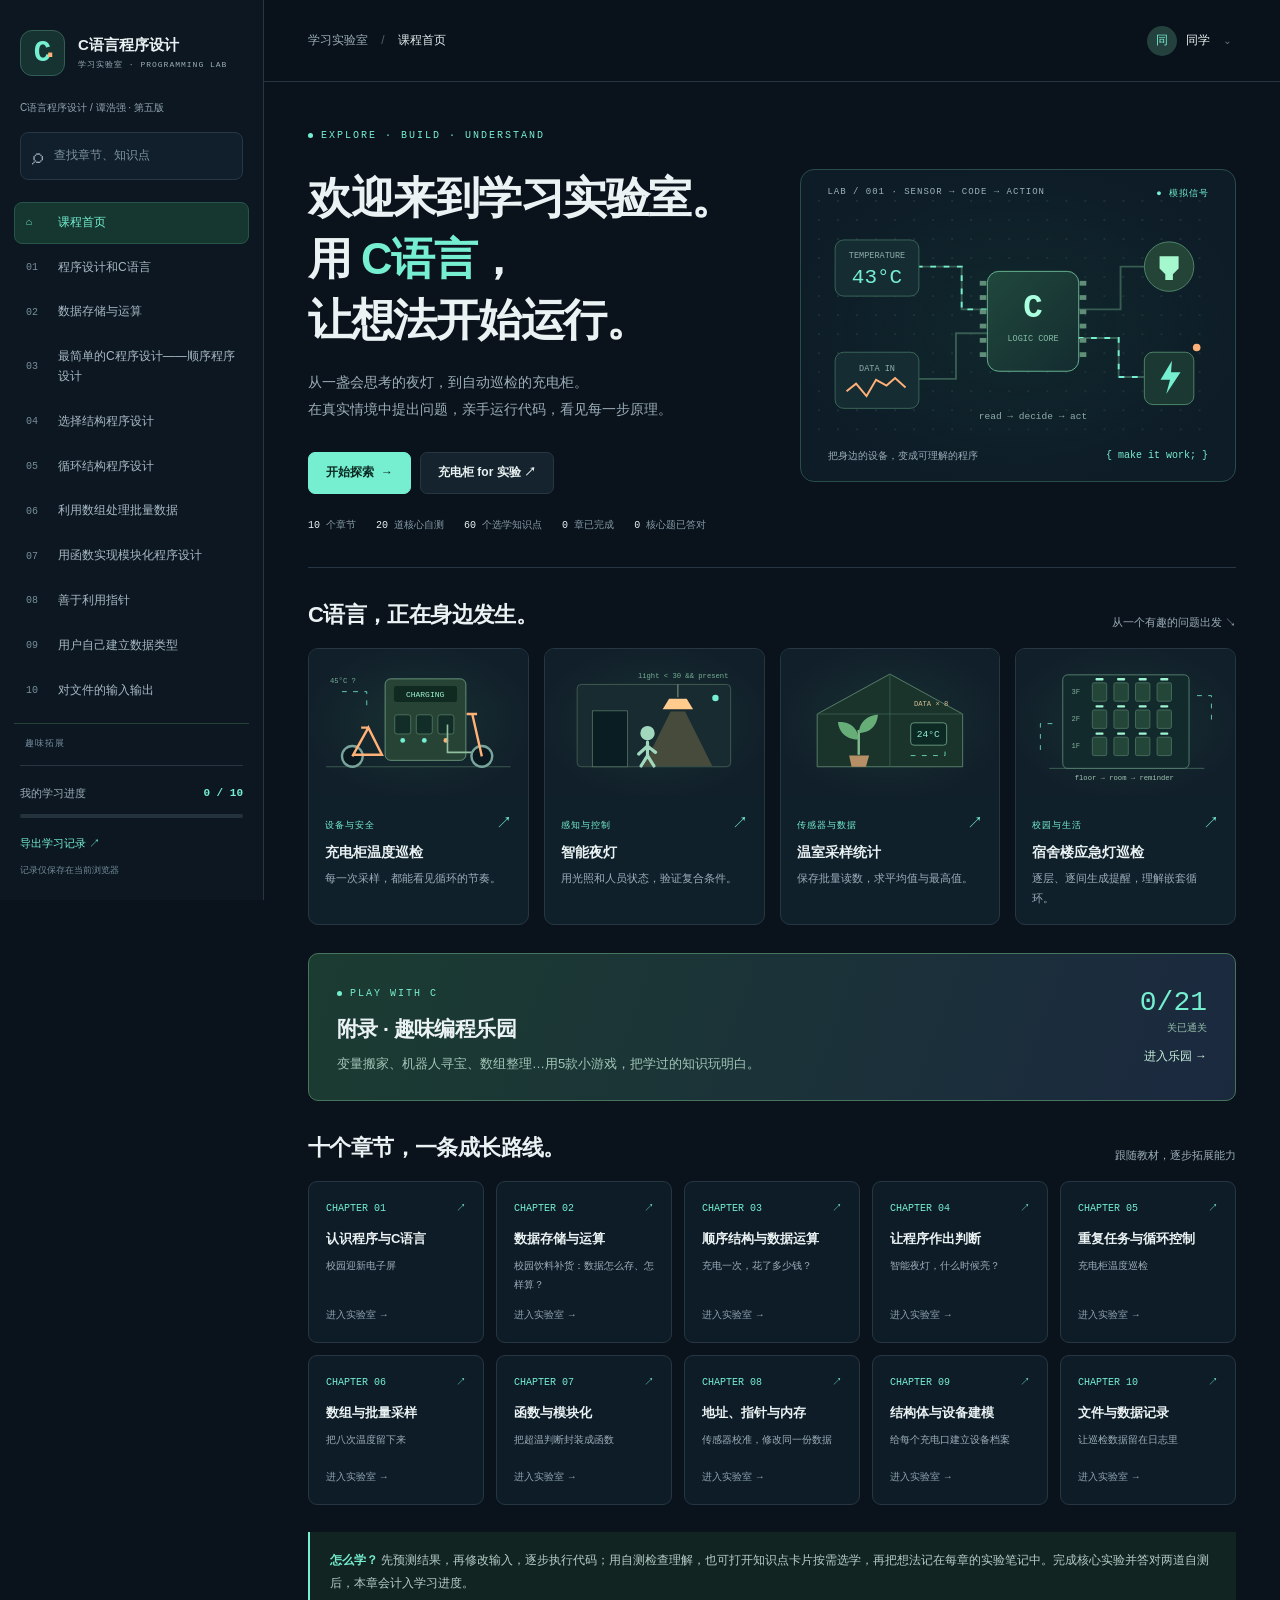
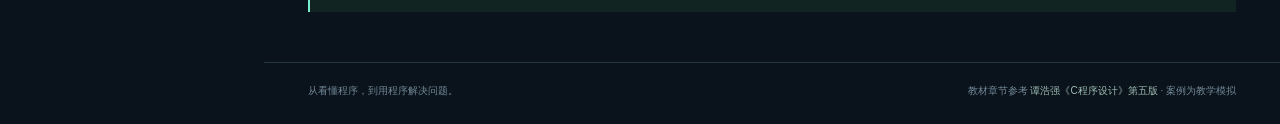
==== index.html @ 03968ece "Publish C语言程序设计学习实验室" ====
<!doctype html>
<html lang="zh-CN">
<head>
  <meta charset="UTF-8">
  <meta name="viewport" content="width=device-width, initial-scale=1">
  <meta name="theme-color" content="#0a121b">
  <meta name="description" content="谭浩强《C程序设计》第五版配套互动学习实验室。从智能夜灯、充电柜到采样统计，逐步观察程序、动手验证原理。">
  <title>C语言程序设计—学习实验室</title>
  <link rel="icon" href="data:image/svg+xml,%3Csvg xmlns='http://www.w3.org/2000/svg' viewBox='0 0 64 64'%3E%3Crect width='64' height='64' rx='16' fill='%23132432'/%3E%3Ctext x='15' y='47' font-family='monospace' font-size='43' font-weight='bold' fill='%2375efd0'%3EC%3C/text%3E%3C/svg%3E">
  <link rel="stylesheet" href="style.css">
</head>
<body>
  <a class="skip-link" href="#main">跳到学习内容</a>
  <div class="backdrop" id="backdrop"></div>
  <aside class="sidebar" id="sidebar" aria-label="实验室目录">
    <a class="brand" href="#home"><span class="brand-mark">C<span>·</span></span><span>C语言程序设计<small>学习实验室 · PROGRAMMING LAB</small></span></a>
    <div class="sidebar-caption">C语言程序设计 / 谭浩强 · 第五版</div>
    <label class="search"><span aria-hidden="true">⌕</span><input id="search" type="search" placeholder="查找章节、知识点" aria-label="查找章节、知识点"></label>
    <nav id="navigation" aria-label="章节导航"></nav>
    <p id="no-results" hidden>没有找到章节，试试“数组”或“文件”。</p>
    <div class="sidebar-bottom"><div class="progress-heading"><span>我的学习进度</span><b id="side-progress">0 / 10</b></div><div class="progress-track"><i id="side-bar"></i></div><button class="text-button" id="export">导出学习记录 ↗</button><small>记录仅保存在当前浏览器</small></div>
  </aside>
  <div class="workspace">
    <header class="topbar"><button class="icon-button menu-button" id="menu" aria-label="打开实验室目录" aria-expanded="false">☰</button><div class="breadcrumb">学习实验室 <span>/</span> <b id="crumb">课程首页</b></div><button class="profile" id="profile"><span class="avatar" id="avatar">同</span><span id="profile-name">同学</span><span class="profile-arrow">⌄</span></button></header>
    <main id="main" tabindex="-1"></main>
    <footer>从看懂程序，到用程序解决问题。<span>教材章节参考 <a href="https://www.tup.tsinghua.edu.cn/booksCenter/bookcatalog?id=07645004" target="_blank" rel="noopener">谭浩强《C程序设计》第五版</a> · 案例为教学模拟</span></footer>
  </div>
  <dialog id="profile-dialog"><form id="profile-form"><span class="eyebrow">WELCOME TO THE LAB</span><h2>你好，未来的程序设计者。</h2><p>留下一个昵称，实验室会记住你的探索进度。</p><label for="nickname">学习昵称</label><input id="nickname" maxlength="16" autocomplete="nickname" placeholder="例如：小王" required><small>无需账号或密码；昵称和进度只保存在本机。</small><div class="dialog-actions"><button type="button" class="button secondary" id="close-profile">稍后设置</button><button class="button primary" type="submit">开始探索 →</button></div></form></dialog>
  <div class="toast" id="toast" role="status"></div>
  <noscript>请在浏览器中开启 JavaScript，以使用程序模拟和互动自测。</noscript>
  <script src="chapters.js"></script>
  <script src="knowledge.js"></script>
  <script src="knowledge-ui.js"></script>
  <script src="games.js"></script>
  <script src="guides.js"></script>
  <script src="app.js"></script>
</body>
</html>
---- style.css ----
:root{color-scheme:dark;--bg:#0a121b;--panel:#111f2c;--muted:#9baeba;--text:#eaf2f3;--mint:#75efd0;--line:#263743;--orange:#ffb177;--mono:"SFMono-Regular",Consolas,"Liberation Mono",monospace}
*{box-sizing:border-box}html{scroll-behavior:smooth;background:var(--bg)}body{margin:0;font-family:"PingFang SC","Microsoft YaHei",Arial,sans-serif;color:var(--text);background:var(--bg);line-height:1.65}a{color:inherit;text-decoration:none}button,input,select,textarea{font:inherit}button,a,input,select,textarea{-webkit-tap-highlight-color:transparent}button{cursor:pointer}button:disabled{cursor:default;opacity:.4}button:focus-visible,a:focus-visible,input:focus-visible,select:focus-visible,textarea:focus-visible{outline:2px solid var(--mint);outline-offset:4px}button,input,select,textarea{color:var(--text)}::selection{color:#071811;background:var(--mint)}.skip-link{position:fixed;top:-80px;left:300px;z-index:100;background:var(--mint);padding:12px;color:#071811}.skip-link:focus{top:10px}
.sidebar{width:264px;position:fixed;inset:0 auto 0 0;background:#0c1721;border-right:1px solid var(--line);display:flex;flex-direction:column;padding:30px 20px 22px;z-index:30}.brand{display:flex;gap:13px;align-items:center;font-weight:750;font-size:19px;letter-spacing:1px}.brand-mark{font:700 29px var(--mono);color:var(--mint);width:45px;height:46px;display:grid;place-content:center;position:relative;background:#173331;border:1px solid #335e53;border-radius:12px}.brand-mark span{position:absolute;right:5px;bottom:3px;color:var(--orange)}.brand small{font:500 9px/2 var(--mono);display:block;color:var(--muted);letter-spacing:2.1px}.sidebar-caption{font-size:10px;color:#93a6b4;margin:24px 0 15px}.search{display:flex;align-items:center;gap:9px;border:1px solid var(--line);border-radius:8px;background:#101f2b;padding:5px 11px}.search span{font-size:22px;color:var(--muted)}.search input{width:100%;border:0;background:transparent;font-size:12px;outline:none;min-width:0}.search input::placeholder{color:#7e939f}nav{flex:1;overflow-y:auto;margin:19px -6px 16px;scrollbar-width:thin;scrollbar-color:#294652 transparent}.nav-item{display:flex;gap:10px;align-items:center;padding:10px 11px;border:1px solid transparent;border-radius:8px;font-size:12px;color:#a7bac5;margin:3px 0;line-height:1.65}.nav-item:hover{background:#172935;color:#fff}.nav-item.active{background:#153730;border-color:#275549;color:var(--mint)}.nav-index{font:500 10px var(--mono);color:#778f9c;flex:0 0 22px}.nav-item.active .nav-index{color:var(--mint)}.nav-label{flex:1}.nav-done{color:var(--mint);font-size:10px}.sidebar-bottom{border-top:1px solid var(--line);padding-top:18px;font-size:11px}.progress-heading{display:flex;justify-content:space-between;color:var(--muted)}.progress-heading b{font-family:var(--mono);color:var(--mint)}.progress-track{height:4px;border-radius:10px;background:#23323c;margin:12px 0}.progress-track i{display:block;background:var(--mint);height:100%;border-radius:10px;transition:width .5s}.text-button{border:0;padding:4px 0;background:none;color:var(--mint);font-size:11px}.sidebar-bottom small{display:block;color:#728a97;margin-top:7px}.workspace{margin-left:264px;min-height:100vh}.topbar{height:82px;display:flex;justify-content:space-between;align-items:center;padding:0 44px;border-bottom:1px solid var(--line);background:#0a121bec;position:sticky;top:0;z-index:20;backdrop-filter:blur(14px)}.breadcrumb{font-size:12px;color:var(--muted)}.breadcrumb span{margin:0 10px;color:#4b626f}.breadcrumb b{font-weight:500;color:#e3ecef}.profile{border:0;background:none;display:flex;align-items:center;gap:9px;font-size:12px}.avatar{display:grid;place-items:center;border-radius:50%;width:30px;height:30px;background:#24413e;color:var(--mint)}.profile-arrow{color:var(--muted);margin-left:5px}.icon-button{border:1px solid var(--line);background:#142430;border-radius:8px;padding:6px 10px}.menu-button{display:none}main{max-width:1510px;margin:0 auto;padding:38px 44px 50px}.eyebrow{font:500 10px/1.5 var(--mono);letter-spacing:2px;color:var(--mint);display:inline-flex;gap:8px;align-items:center}.eyebrow:before{content:"";width:5px;height:5px;border-radius:50%;background:var(--mint)}h1,h2,h3,p{margin-top:0}h1{font-size:clamp(28px,3.4vw,47px);font-weight:750;line-height:1.4;letter-spacing:-1.5px}h2{font-size:22px;line-height:1.5;letter-spacing:-.6px}h3{font-size:16px}p{color:var(--muted)}.section-heading{display:flex;justify-content:space-between;align-items:end;margin:30px 0 17px;gap:20px}.section-heading h2{margin:0}.section-heading small{color:var(--muted);font-size:11px}.hero{display:grid;grid-template-columns:1.05fr 1fr;min-height:346px;border-bottom:1px solid var(--line);padding-bottom:35px;gap:35px;align-items:center}.hero h1{margin:22px 0 18px}.hero h1 em{font-style:normal;color:var(--mint)}.hero p{font-size:13px;max-width:470px;line-height:1.95}.hero-actions,.actions{display:flex;flex-wrap:wrap;gap:9px}.hero-actions{margin-top:28px}.button{display:inline-flex;align-items:center;justify-content:center;gap:7px;min-height:42px;border:1px solid var(--line);padding:9px 17px;border-radius:7px;font-size:12px;font-weight:650;transition:background .2s,transform .2s}.button:hover:not(:disabled){transform:translateY(-1px);background:#203544}.primary{background:var(--mint);border-color:var(--mint);color:#0a2921}.primary:hover:not(:disabled){background:#a1f9e1}.secondary{background:#14232e;color:var(--text)}.hero-foot{display:flex;gap:20px;margin-top:24px;font:10px var(--mono);color:#849ca9}.hero-foot b{color:#e7f2f4;font-weight:500}.hero-art{position:relative;min-height:310px;padding:17px;display:flex;flex-direction:column;justify-content:center;border:1px solid #294c4b;border-radius:14px;background:radial-gradient(ellipse at center,#1f514137,transparent 75%),#0d1c27}.art-label{display:flex;justify-content:space-between;font:9px var(--mono);letter-spacing:1px;color:#9db3bc;padding:0 9px}.art-label .live{color:var(--mint)}.hero-art svg{width:100%;height:auto}.art-caption{display:flex;justify-content:space-between;align-items:center;margin:5px 10px 0;font-size:10px;color:var(--muted)}.art-caption b{color:var(--mint);font-family:var(--mono);font-weight:500}.svg-trace{stroke-dasharray:6 8;animation:flow 2.4s linear infinite}.svg-led{animation:pulse 2.8s ease-in-out infinite}.svg-float{animation:bob 4.5s ease-in-out infinite}.svg-wheel{transform-box:fill-box;transform-origin:center;animation:rotate 3s linear infinite}.svg-scan{animation:scan 3s ease-in-out infinite;transform-origin:center}.scene-grid{display:grid;grid-template-columns:repeat(4,1fr);gap:15px}.scene-card{border:1px solid var(--line);border-radius:10px;overflow:hidden;background:#10202b;transition:border-color .25s,transform .25s}.scene-card:hover{transform:translateY(-3px);border-color:#4d8e7a}.scene-visual{height:146px;background:radial-gradient(ellipse at center,#21483c70,transparent 75%),#111f2a;display:flex;align-items:center;justify-content:center;overflow:hidden}.scene-visual svg{width:95%;height:140px}.scene-info{padding:15px 16px}.scene-info small{font:9px var(--mono);letter-spacing:1px;color:var(--mint)}.scene-info h3{margin:5px 0;font-size:14px}.scene-info p{font-size:11px;margin:0;line-height:1.8}.scene-info .arrow{float:right;color:var(--mint)}.learning-path{display:grid;grid-template-columns:repeat(5,1fr);gap:12px}.chapter-tile{padding:19px 17px;border:1px solid var(--line);border-radius:9px;background:#0e1c27;display:flex;flex-direction:column;min-height:150px;transition:border-color .2s,background .2s}.chapter-tile:hover{border-color:#427965;background:#122d29}.chapter-tile .num{display:flex;justify-content:space-between;align-items:center;font:10px var(--mono);color:var(--mint)}.chapter-tile h3{font-size:13px;margin:13px 0 6px}.chapter-tile p{font-size:10px;margin:0;flex:1;line-height:1.9}.tile-status{font-size:10px;margin-top:13px;color:#8da3af}.tile-status.done{color:var(--mint)}.learn-note{margin-top:27px;background:#112421;border-left:2px solid var(--mint);padding:17px 20px;font-size:12px;color:#b6cec7;line-height:1.9}.learn-note b{color:var(--mint)}
.chapter-head{display:grid;grid-template-columns:1fr auto;gap:22px;align-items:end;border-bottom:1px solid var(--line);padding-bottom:26px}.chapter-head h1{font-size:31px;margin:14px 0 10px;max-width:850px}.chapter-head p{font-size:13px;margin:0;max-width:810px}.chapter-badge{font:500 10px var(--mono);color:var(--mint);border:1px solid #2a5048;padding:8px 11px;border-radius:6px;white-space:nowrap}.objectives{display:grid;grid-template-columns:repeat(3,1fr);gap:14px;margin:23px 0}.objective{font-size:12px;color:#b7c8d1;display:flex;gap:10px;align-items:start}.objective span{font:10px var(--mono);color:var(--mint);padding-top:3px}.scenario{position:relative;display:flex;justify-content:space-between;align-items:center;padding:22px 25px;border:1px solid #355149;border-radius:10px;background:linear-gradient(110deg,#14302b,#10212b);gap:25px;margin:22px 0}.scenario .eyebrow{color:var(--orange);font-size:9px}.scenario h2{margin:9px 0 6px;font-size:20px}.scenario p{font-size:12px;line-height:1.9;margin:0;max-width:780px}.scenario .case-icon{font-family:var(--mono);font-size:43px;color:#75efd070}.lab-header{display:flex;justify-content:space-between;align-items:center;gap:20px;margin:30px 0 14px}.lab-header h2{margin:0;font-size:19px}.lab-header small{font-size:10px;color:var(--muted)}.lab-grid{display:grid;grid-template-columns:1fr 1fr;gap:18px;align-items:start}.panel{border:1px solid var(--line);border-radius:10px;background:#10202b;overflow:hidden}.panel-head{display:flex;justify-content:space-between;align-items:center;padding:17px 20px;border-bottom:1px solid var(--line);font-size:12px;font-weight:600}.panel-head span{font:9px var(--mono);color:var(--muted)}.code-wrap{background:#0b1620;padding:18px 0;overflow:auto;max-height:580px}.code-line{display:flex;gap:17px;padding:2px 19px;white-space:pre;min-width:max-content;font:11.5px/1.8 var(--mono);color:#b5cdd5;border-left:2px solid transparent;transition:background .2s}.code-line.active{background:#1d4038;border-color:var(--mint);color:#a5ffe5}.line-number{width:19px;flex:0 0 19px;font-size:10px;color:#58727f;user-select:none;text-align:right}.token-kw{color:#a8bffe}.token-str{color:#e6c38f}.token-comment{color:#6f9494}.code-tools{padding:12px 18px;display:flex;justify-content:space-between;align-items:center;border-top:1px solid var(--line);gap:15px}.code-tools small{font-size:9px;color:var(--muted)}.code-tools button{font-size:10px}.control-form{display:grid;grid-template-columns:repeat(2,1fr);gap:13px;padding:18px 20px 0}.control-form label{font-size:11px;color:#a8bfcb;display:block;min-width:0}.control-form label.full{grid-column:1/-1}.control-form input,.control-form select,.control-form textarea{margin-top:5px;width:100%;padding:8px 10px;background:#0b1721;border:1px solid #36505f;border-radius:6px;font-size:12px;min-width:0}.control-form input[type=range]{padding:0;accent-color:var(--mint);height:28px;border:none}.range-value{float:right;color:var(--mint);font-family:var(--mono)}.input-error{color:var(--orange);padding:10px 20px;font-size:11px;min-height:18px}.sim-body{padding:16px 20px 20px}.metrics{display:grid;grid-template-columns:repeat(3,1fr);gap:8px;margin:15px 0}.metric{background:#0b1721;border:1px solid var(--line);border-radius:7px;padding:11px 10px;min-width:0}.metric small{display:block;font-size:10px;color:var(--muted)}.metric b{display:block;font:500 19px/1.5 var(--mono);margin-top:4px;color:var(--mint);overflow-wrap:anywhere}.explanation{background:#15342e;border:1px solid #2d5d4e;border-radius:7px;padding:12px 14px;color:#c0e9db;font-size:12px;line-height:1.9;min-height:70px}.step-progress{display:flex;align-items:center;gap:12px;margin:16px 0}.step-progress .progress-track{flex:1;margin:0}.step-progress span{font:10px var(--mono);color:var(--muted)}.actions .button{font-size:11px;padding:8px 12px;min-height:38px}.speed{margin-left:auto;display:flex;align-items:center;color:var(--muted);font-size:10px;gap:5px}.speed select{background:#10212b;border:1px solid var(--line);border-radius:5px;font-size:10px;padding:5px}.visual-stage{height:180px;display:flex;align-items:center;justify-content:center;background:#0c1822;border:1px solid var(--line);border-radius:8px;overflow:hidden;position:relative;padding:14px}.visual-stage svg{width:100%;max-height:155px}.flow-cards{display:flex;flex-wrap:wrap;gap:6px;justify-content:center;align-items:center}.flow-node{font-size:10px;max-width:130px;padding:10px;border:1px solid #385064;border-radius:6px;background:#162a36;color:#9db2bf;transition:all .2s}.flow-node.on{color:var(--mint);border-color:var(--mint);background:#1b4439}.flow-cards i{font-style:normal;color:#517584}.terminal{width:100%;font:12px/2 var(--mono);color:#99efd4;padding:16px;white-space:pre-wrap;word-break:break-word}.terminal small{font:9px var(--mono);color:#708e99;display:block;letter-spacing:2px;margin-bottom:10px}.array-vis{width:100%;display:flex;gap:5px;align-items:center;justify-content:center;flex-wrap:wrap}.array-cell{flex:1;min-width:37px;text-align:center;border:1px solid #36505f;border-radius:6px;padding:14px 4px;font:14px var(--mono);color:#bfd2db;background:#142734}.array-cell.current{background:#244739;border-color:var(--mint);color:var(--mint);transform:translateY(-3px)}.array-cell small{display:block;margin-top:10px;font:9px var(--mono);color:#819da8}.memory-vis{width:100%;display:flex;flex-direction:column;gap:8px}.memory-pointer{text-align:center;color:var(--mint);font:12px var(--mono)}.stack{width:100%;display:flex;flex-direction:column-reverse;gap:9px}.stack-frame{padding:12px;border:1px solid #325546;background:#17352b;font:11px var(--mono);color:#b4e8d7;border-radius:7px}.stack-frame.caller{background:#152937;border-color:#334c5c;color:#a5c3d1}.struct-vis{width:100%;border:1px solid #33544a;border-radius:7px;overflow:hidden}.struct-vis>div{display:flex;justify-content:space-between;padding:8px 14px;font:11px var(--mono);border-bottom:1px solid #284538}.struct-vis .struct-name{background:#1d4032;color:var(--mint)}.log-visual{font:12px/1.8 var(--mono);white-space:pre-wrap;color:#b9dbc9;width:100%;max-height:150px;overflow:auto}.log-visual small{font:9px var(--mono);display:block;color:#759491;margin-bottom:9px}.lab-tabs{display:flex;gap:7px;flex-wrap:wrap;margin:23px 0 17px}.lab-tab{padding:8px 14px;font-size:11px;border:1px solid var(--line);border-radius:6px;background:#132430;color:var(--muted)}.lab-tab.active{background:#1b4035;color:var(--mint);border-color:#396853}.embed-frame{width:100%;border:1px solid var(--line);border-radius:10px;min-height:1180px;background:#080f1b;display:block}.embed-note{display:flex;justify-content:space-between;font-size:11px;color:var(--muted);margin:10px 0}.embed-note a{color:var(--mint)}.concept-grid{display:grid;grid-template-columns:repeat(3,1fr);gap:13px;margin-top:16px}.concept{border-top:2px solid #3e7967;border-radius:0 0 7px 7px;background:#10202b;padding:17px}.concept h3{font-size:12px;margin-bottom:8px;color:#e9f2ef}.concept p{font-size:11px;line-height:1.9;margin:0}.chapter-outline{margin:22px 0;border:1px solid var(--line);border-radius:8px;padding:16px 19px;background:#0e1c27}.chapter-outline summary{font-size:12px;cursor:pointer;color:#afc6d0}.outline-items{display:flex;flex-wrap:wrap;gap:8px;margin-top:15px}.outline-items span{font-size:10px;color:#b2c9d2;border:1px solid #2c4553;padding:5px 10px;border-radius:5px}.quiz-grid{display:grid;grid-template-columns:1fr 1fr;gap:16px}.quiz{padding:20px;border:1px solid var(--line);border-radius:9px;background:#0f1f2b}.quiz small{font:9px var(--mono);color:var(--mint);letter-spacing:1px}.quiz h3{font-size:13px;font-weight:600;line-height:1.8;margin:9px 0 15px}.quiz-options{display:grid;gap:7px}.quiz-option{display:flex;text-align:left;gap:9px;font-size:11px;align-items:center;min-height:40px;padding:8px 11px;background:#122837;border:1px solid #2c4656;border-radius:6px;color:#b4cbd6}.quiz-option span{font:10px var(--mono);color:#7896a5}.quiz-option:hover{border-color:#67a992}.quiz-option.chosen{border-color:var(--orange);background:#3a2b20}.quiz-option.correct{border-color:#6ab698;background:#183b30;color:#c5f6e5}.quiz-feedback{font-size:11px;margin-top:12px;line-height:1.9;color:var(--muted);min-height:35px}.quiz-feedback.good{color:var(--mint)}.quiz-feedback.bad{color:var(--orange)}.reflection{padding:20px;border:1px solid var(--line);border-radius:9px;margin-top:22px;background:#101f2b}.reflection h3{margin-bottom:7px;font-size:13px}.reflection p{font-size:11px}.reflection textarea{display:block;background:#0b1721;border:1px solid #324d5d;border-radius:6px;padding:12px;width:100%;min-height:85px;font-size:12px;resize:vertical}.reflection-bottom{display:flex;gap:15px;align-items:center;justify-content:space-between;margin-top:12px;font-size:10px;color:var(--muted)}.chapter-nav{display:flex;justify-content:space-between;gap:15px;border-top:1px solid var(--line);margin-top:28px;padding-top:20px;font-size:12px;color:var(--mint)}.chapter-nav a{padding:8px 0}.transfer{margin-top:17px;padding:15px 18px;border-left:2px solid var(--orange);background:#251f1c;font-size:11px;color:#dac7b9;line-height:1.9}.transfer b{color:var(--orange)}footer{max-width:1510px;margin:0 auto;padding:20px 44px 27px;border-top:1px solid var(--line);font-size:10px;color:#718997;display:flex;justify-content:space-between;gap:15px}footer a{color:#9ebdb4}dialog{width:min(430px,calc(100% - 32px));padding:30px;background:#10222d;border:1px solid #335e52;border-radius:15px;color:var(--text);box-shadow:0 35px 120px #0008}dialog::backdrop{background:#000b;backdrop-filter:blur(5px)}dialog h2{font-size:22px;margin:17px 0 10px}dialog p,dialog label,dialog small{font-size:12px}dialog input{background:#0b1620;border:1px solid #436357;border-radius:7px;width:100%;padding:12px;margin:8px 0 12px}dialog small{display:block;color:var(--muted);font-size:10px}.dialog-actions{display:flex;justify-content:flex-end;gap:10px;margin-top:24px}.toast{position:fixed;bottom:25px;left:calc(50% + 132px);transform:translate(-50%,25px);background:#224638;border:1px solid #46765f;padding:10px 20px;border-radius:8px;font-size:12px;color:#dcffed;z-index:100;opacity:0;pointer-events:none;transition:all .25s}.toast.show{opacity:1;transform:translate(-50%,0)}.backdrop{display:none}.visually-hidden{position:absolute;width:1px;height:1px;overflow:hidden;clip:rect(0,0,0,0)}@keyframes flow{to{stroke-dashoffset:-56}}@keyframes pulse{50%{opacity:.35}}@keyframes bob{50%{transform:translateY(-6px)}}@keyframes rotate{to{transform:rotate(360deg)}}@keyframes scan{50%{opacity:.35;transform:scale(1.08)}}
@media(min-width:1500px){.scene-visual{height:180px}.scene-visual svg{height:165px}.hero{min-height:400px}.hero-art{min-height:340px}.code-line{font-size:13px}}
@media(max-width:1200px){.sidebar{width:240px;padding:25px 16px}.workspace{margin-left:240px}.topbar{padding:0 28px}main{padding:30px 28px}.hero{gap:22px}.hero-art{min-height:280px}.hero h1{font-size:36px}.learning-path{grid-template-columns:repeat(3,1fr)}.scene-grid{grid-template-columns:repeat(2,1fr)}.scene-visual{height:160px}.scene-visual svg{height:150px}.lab-grid{grid-template-columns:1fr}.code-wrap{max-height:400px}.concept-grid{grid-template-columns:repeat(3,1fr)}footer{padding:20px 28px;flex-direction:column}.toast{left:calc(50% + 120px)}}
@media(max-width:900px){.hero{grid-template-columns:1fr;gap:26px}.hero-art{min-height:280px;max-width:520px}.hero-art svg{max-height:250px}.chapter-head{grid-template-columns:1fr}.chapter-badge{justify-self:start}.chapter-head h1{font-size:27px}.objectives{grid-template-columns:1fr;gap:9px}.concept-grid{grid-template-columns:1fr}.quiz-grid{grid-template-columns:1fr}.hero-foot{flex-wrap:wrap;gap:13px}.learning-path{grid-template-columns:repeat(2,1fr)}}
@media(max-width:720px){.sidebar{width:268px;transform:translateX(-100%);transition:transform .25s;box-shadow:20px 0 60px #0006}.sidebar.open{transform:translateX(0)}.workspace{margin-left:0}.menu-button{display:block}.topbar{height:66px;padding:0 18px;gap:12px}.breadcrumb{flex:1;font-size:10px}.breadcrumb b{display:inline-block;max-width:150px;overflow:hidden;white-space:nowrap;text-overflow:ellipsis;vertical-align:middle}.profile-arrow{display:none}.profile{padding:0}.profile>span:nth-child(2){display:none}main{padding:27px 20px 35px}.hero{padding-bottom:27px}.hero h1{font-size:36px}.hero p{font-size:12px}.hero-art{width:100%;max-width:none;min-height:270px}.scene-grid{gap:12px}.scene-info{padding:13px}.scene-visual{height:130px}.scene-visual svg{height:125px}.section-heading h2{font-size:19px}.section-heading small{font-size:9px}.chapter-tile{padding:15px 13px}.chapter-tile h3{font-size:12px}.scenario{padding:19px;gap:10px}.scenario h2{font-size:18px}.scenario .case-icon{display:none}.lab-header{align-items:start}.lab-header small{max-width:140px;text-align:right}.panel-head{padding:15px}.control-form{padding:15px 15px 0}.sim-body{padding:13px 15px 18px}.code-line{font-size:11px;gap:11px;padding:2px 12px}.metric b{font-size:16px}.actions{gap:7px}.actions .button{padding:8px 10px}.speed{margin-left:0}.visual-stage{height:180px}.embed-note{flex-direction:column;gap:6px}.embed-frame{min-height:1600px}.reflection-bottom{align-items:start}.chapter-nav{font-size:11px}.toast{left:50%;width:max-content;max-width:90%;text-align:center}footer{padding:20px;font-size:9px}.backdrop.show{display:block;position:fixed;inset:0;background:#000a;z-index:25}.skip-link{left:20px}.chapter-head h1{font-size:25px}}
@media(max-width:360px){main{padding:24px 14px}.hero h1{font-size:30px}.scene-grid,.learning-path{grid-template-columns:1fr}.control-form{grid-template-columns:1fr}.metrics{grid-template-columns:1fr 1fr}.chapter-head h1{font-size:23px}}
.brand{font-size:15px;letter-spacing:0}.brand small{font-size:8px;letter-spacing:1px}.hero p{font-size:14px}.scenario p{font-size:13px}.concept p{font-size:12px}.quiz h3{font-size:14px}.quiz-option{font-size:13px}.quiz-feedback{font-size:12px}.control-form label{font-size:12px}.reflection p{font-size:12px}.reflection textarea{font-size:13px}.explanation{font-size:13px}.objective{font-size:13px}
@media(max-width:720px){.hero p{font-size:13px}.scenario p,.quiz-option,.quiz-feedback,.reflection p,.concept p,.explanation{font-size:13px}.hero h1{letter-spacing:-1px}}
@media(prefers-reduced-motion:reduce){html{scroll-behavior:auto}*,*::before,*::after{animation:none!important;transition:none!important}}

/* Applied nested loops: a dormitory inspection reminder for each room. */
.inspection-challenge{background:linear-gradient(115deg,#17322e,#10232d);border:1px solid #365e4f;border-radius:10px;padding:22px 24px;margin-bottom:18px}.inspection-challenge h3{font-size:20px;margin:10px 0}.inspection-challenge p{font-size:12px;line-height:1.9;margin:10px 0;max-width:950px}.inspection-challenge small{font-size:10px;color:#95b4b6;line-height:1.8;display:block}.inspection-rules{display:flex;gap:10px;flex-wrap:wrap;margin:16px 0}.inspection-rules span{padding:8px 11px;background:#0e2228;border:1px solid #31524c;border-radius:6px;font-size:11px;color:#abcac4}.inspection-rules b{color:var(--mint);margin-right:6px}.inspection-challenge .inspection-prompt{color:#ffd0a6}.visual-stage.inspection-stage{height:auto;min-height:220px;padding:16px 12px}.inspection-building{width:100%}.building-caption{display:flex;justify-content:space-between;gap:8px;font-size:10px;color:#9fbdba;margin-bottom:14px}.building-caption b{font:12px var(--mono);color:var(--mint)}.building-floor{display:grid;grid-template-columns:28px 1fr;gap:5px;align-items:center;padding:6px 4px;border-bottom:1px solid #2b4549;border-radius:5px;transition:background .2s}.building-floor.active-floor{background:#18372f}.floor-number{font:11px var(--mono);color:#7fb2a4}.floor-rooms{display:grid;gap:5px}.inspection-room{position:relative;border:1px solid #385151;border-radius:4px;background:#132832;text-align:center;min-width:0;padding:10px 1px 4px;color:#76918e;transition:background .2s,border-color .2s}.inspection-room i{display:block;position:absolute;width:12px;height:3px;left:calc(50% - 6px);top:3px;border-radius:1px;background:#3b5251;transition:background .2s,box-shadow .2s}.inspection-room b{font:10px var(--mono)}.inspection-room.done{border-color:#548b76;background:#1f4236;color:#c7f5df}.inspection-room.done i{background:#8ee3bd;box-shadow:0 0 7px #8ee3bd66}.inspection-room.current{outline:2px solid var(--orange);outline-offset:1px}.building-legend{display:flex;justify-content:center;gap:12px;margin:12px 0;font-size:9px;color:#91b0ad;flex-wrap:wrap}.building-legend span{display:flex;align-items:center;gap:4px}.building-legend i{width:7px;height:7px;border-radius:2px;background:#3b5251}.building-legend i.done{background:#8ee3bd}.building-legend i.current{background:transparent;border:1px solid var(--orange)}.inspection-output{padding:10px;background:#07151e;border-radius:5px;font-size:11px;line-height:1.9;color:#bee8d3}.inspection-output small{display:block;color:#719590;font-size:9px}.inspection-stage+.metrics{grid-template-columns:repeat(3,minmax(0,1fr))}@media(max-width:720px){.inspection-challenge{padding:18px}.inspection-challenge h3{font-size:18px}.inspection-rules{gap:6px}.inspection-rules span{font-size:10px}.building-floor{grid-template-columns:24px 1fr;gap:3px}.floor-rooms{gap:4px}.building-legend{gap:8px}.visual-stage.inspection-stage{padding:13px 8px}}

/* Typed variable storage and arithmetic for chapter two. */
.visual-stage.storage-stage{height:auto;min-height:235px;padding:16px}.storage-vis{width:100%}.storage-caption{font-size:10px;color:#91b4af;margin-bottom:12px}.storage-cells{display:grid;grid-template-columns:repeat(3,minmax(0,1fr));gap:8px}.storage-cell{min-width:0;padding:9px 7px;background:#132933;border:1px solid #355249;border-radius:6px;text-align:center;transition:all .2s}.storage-cell.active{background:#214838;border-color:var(--mint)}.storage-cell small{display:block;color:#ffca9d;font:9px var(--mono)}.storage-cell b{display:block;color:#b9d5cc;font:10px var(--mono);margin:5px 0}.storage-cell span{display:block;font:15px var(--mono);color:var(--mint);overflow-wrap:anywhere}.storage-operation{margin-top:13px;padding:10px 12px;background:#081921;border-radius:6px;color:#d0eadf}.storage-operation small{display:block;font-size:9px;color:#769b91;margin-bottom:6px}.storage-operation code{font:11px/1.8 var(--mono);overflow-wrap:anywhere}.storage-operation strong{display:block;font:16px/1.7 var(--mono);color:var(--mint);margin-top:4px}@media(max-width:720px){.visual-stage.storage-stage{padding:12px}.storage-cells{gap:6px}.storage-cell{padding:9px 4px}.storage-cell span{font-size:13px}}
/* Chapter-specific knowledge choices and focused lesson panels. */
[hidden]{display:none!important}.hero-foot{flex-wrap:wrap}.nav-subtopics{margin:2px 5px 13px 28px;padding-left:12px;border-left:1px solid #34584e}.nav-subtopics>small{display:block;font-size:9px;color:#5f8d80;padding:6px 2px}.nav-subtopic{display:flex;align-items:start;gap:7px;padding:7px 7px;font-size:10px;color:#91afa9;line-height:1.65;border-radius:5px}.nav-subtopic:hover,.nav-subtopic.selected{background:#1b3a31;color:var(--mint)}.nav-subtopic>span:nth-child(2){flex:1}.nav-subtopic b{font-size:10px;color:var(--mint)}.topic-dot{flex:0 0 4px;height:4px;background:#578374;border-radius:50%;margin-top:6px}.nav-subtopic.selected .topic-dot{background:var(--mint);box-shadow:0 0 6px #75efd066}.outline-items a{font-size:11px;color:#abcfc3;border:1px solid #355348;padding:7px 10px;border-radius:5px;background:#152c2a}.outline-items a:hover{color:var(--mint);border-color:var(--mint)}.knowledge-hub{margin-top:34px;padding-top:8px;scroll-margin-top:105px}.knowledge-hub .section-heading{align-items:end;gap:18px}.knowledge-hub .eyebrow{font-size:9px;color:#89b8a4}.knowledge-hub h2{margin-top:6px}.knowledge-intro{font-size:13px;color:#9bbcb5;margin:-3px 0 20px;line-height:1.9}.knowledge-grid{display:grid;grid-template-columns:repeat(3,minmax(0,1fr));gap:13px}.knowledge-card{padding:18px;border:1px solid #315347;background:linear-gradient(135deg,#152c2a,#10212b);border-radius:9px;transition:border-color .2s,background .2s}.knowledge-card:hover,.knowledge-card.selected{border-color:#73bd9e;background:linear-gradient(135deg,#214839,#132a2f)}.knowledge-card-top{display:flex;justify-content:space-between;gap:8px;align-items:center}.knowledge-card-top>small{font:9px var(--mono);letter-spacing:1px;color:#79a393}.knowledge-level{font-size:9px;background:#214b3a;color:#a0dbb8;border:1px solid #3b7655;padding:2px 7px;border-radius:20px}.knowledge-level.advanced{background:#443326;border-color:#7b5f3c;color:#edc594}.knowledge-card h3{font-size:14px;line-height:1.65;margin:12px 0 7px;color:#e2f3e9}.knowledge-card h3 span{float:right;color:#71ac92;font-size:13px}.knowledge-card p{font-size:12px;line-height:1.85;color:#96b8b0;margin:0;min-height:44px}.knowledge-card-status{font-size:10px;color:#9edfc2;margin-top:15px;border-top:1px solid #345749;padding-top:10px}.knowledge-placeholder{display:flex;align-items:center;justify-content:center;gap:13px;padding:22px;margin-top:16px;border:1px dashed #355f50;border-radius:8px;background:#102428}.knowledge-placeholder>span{font-size:24px;color:#6bae94}.knowledge-placeholder p{font-size:12px;line-height:1.9;margin:0;color:#96b3ae}.knowledge-detail{margin-top:23px;border:1px solid #477c61;border-radius:11px;background:#102329;overflow:hidden;scroll-margin-top:105px}.knowledge-detail-head{display:flex;justify-content:space-between;align-items:center;gap:18px;padding:25px;background:linear-gradient(100deg,#1b3e32,#152a32);border-bottom:1px solid #355c4c}.knowledge-detail-head h3{font-size:23px;margin:8px 0 6px}.knowledge-detail-head p{font-size:13px;margin:0;color:#abcabe;line-height:1.9}.knowledge-detail-head>a{font-size:11px;flex-shrink:0}.knowledge-detail-grid{display:grid;grid-template-columns:1fr 1fr;gap:22px;padding:23px;align-items:start}.knowledge-reading>h4{font-size:15px;color:#ddf0e2;margin:0 0 14px}.knowledge-reading>p{font-size:13px;line-height:2;color:#abc7c0;margin:12px 0;display:flex;gap:10px;overflow-wrap:anywhere}.knowledge-reading>p>span{font:10px var(--mono);color:#75b996;padding-top:5px;flex-shrink:0}.knowledge-study-tip{font-size:11px;line-height:1.9;background:#14352d;border-left:2px solid #75bf9d;border-radius:0 5px 5px 0;color:#a3cabe;padding:11px 13px;margin:19px 0}.knowledge-study-tip b{display:block;color:var(--mint);margin-bottom:3px;font-weight:600}.knowledge-mini-quiz{border:1px solid #33594b;border-radius:8px;padding:17px;background:#0c1e25}.knowledge-mini-quiz>small{font:9px var(--mono);color:#91c8a8}.knowledge-mini-quiz>h4{font-size:14px;line-height:1.9;margin:9px 0 14px;overflow-wrap:anywhere}.knowledge-options{display:grid;gap:8px}.knowledge-option{display:flex;align-items:center;text-align:left;gap:9px;padding:10px 11px;background:#172e30;color:#b8d5c9;border:1px solid #315449;border-radius:6px;font-size:12px;line-height:1.8;min-height:42px;overflow-wrap:anywhere}.knowledge-option span{color:#6da78d;font:10px var(--mono)}.knowledge-option:hover{border-color:#83c9a7}.knowledge-option.chosen{background:#3b2e22;border-color:#b58c56}.knowledge-option.correct{background:#1e4635;border-color:#81c7a6;color:#d1f9e4}.knowledge-feedback{font-size:12px;line-height:1.9;color:#91b0a5;margin-top:13px;min-height:40px;overflow-wrap:anywhere}.knowledge-feedback.good{color:var(--mint)}.knowledge-feedback.bad{color:var(--orange)}.knowledge-example .code-wrap{max-height:520px}.knowledge-code-actions{padding:14px;display:flex;justify-content:space-between;gap:12px;align-items:center;border-top:1px solid #2d4a43;flex-wrap:wrap}.knowledge-code-actions .button{font-size:11px;min-height:40px;padding:9px 12px}.knowledge-code-actions .text-button{font-size:11px}.knowledge-output{padding:15px 18px;background:#081c21;border-top:1px solid #2b5344}.knowledge-output small,.knowledge-input small{display:block;font:9px var(--mono);color:#70a990;margin-bottom:8px}.knowledge-output pre{font:12px/1.9 var(--mono);color:#bcecd2;margin:0;white-space:pre-wrap;overflow-wrap:anywhere}.knowledge-input{padding:12px 17px;background:#112a2a;border-top:1px solid #2c4d43}.knowledge-input code{font:12px var(--mono);color:#dec2a0;white-space:pre-wrap;overflow-wrap:anywhere}@media(max-width:1200px){.knowledge-grid{grid-template-columns:repeat(2,minmax(0,1fr))}.knowledge-detail-grid{grid-template-columns:1fr}.knowledge-example .code-wrap{max-height:430px}}@media(max-width:720px){.nav-subtopic{font-size:11px;min-height:34px}.knowledge-hub .section-heading{align-items:start;flex-direction:column;gap:7px}.knowledge-hub .section-heading small{font-size:11px}.knowledge-grid{grid-template-columns:1fr;gap:11px}.knowledge-card{padding:17px}.knowledge-card h3{font-size:15px}.knowledge-card p{font-size:13px;min-height:0}.knowledge-card-status{font-size:11px}.knowledge-detail-head{align-items:start;flex-direction:column;padding:19px}.knowledge-detail-head h3{font-size:21px}.knowledge-detail-grid{padding:16px;gap:18px}.knowledge-reading>p{font-size:13px}.knowledge-mini-quiz{padding:15px}.knowledge-option{font-size:13px}.knowledge-intro{font-size:13px}.knowledge-detail,.knowledge-hub{scroll-margin-top:85px}.knowledge-placeholder{padding:18px}.knowledge-output pre{font-size:12px}}
/* Appendix game arcade: learning through visible state changes. */
.nav-appendix-heading{font-size:9px;letter-spacing:1px;color:#748d9e;padding:12px 11px 5px;border-top:1px solid #254335;margin-top:12px}.nav-games .nav-subtopic b{font-size:9px;font-weight:400}.games-home-banner{display:flex;align-items:center;justify-content:space-between;gap:22px;border:1px solid #47745c;border-radius:10px;padding:24px 28px;background:linear-gradient(110deg,#1b3c31,#1b293f);margin:28px 0}.games-home-banner h2{font-size:21px;margin:9px 0 7px}.games-home-banner p{font-size:13px;margin:0;color:#a2c7b8;line-height:1.9}.games-home-score{display:grid;justify-items:end;gap:2px;white-space:nowrap}.games-home-score b{font:28px var(--mono);color:var(--mint)}.games-home-score span{font-size:10px;color:#96bfa9}.games-home-score strong{font-size:12px;font-weight:500;color:#c7efda;margin-top:9px}.game-hub-hero{display:grid;grid-template-columns:1fr 260px;gap:35px;align-items:center;border-bottom:1px solid var(--line);padding-bottom:28px;margin-bottom:26px}.game-hub-hero h1{font-size:42px;letter-spacing:-1px;margin:13px 0}.game-hub-hero p{font-size:14px;line-height:2;color:#a9c7bd}.game-hub-stats{display:flex;gap:25px;flex-wrap:wrap;margin-top:24px;color:#95b5ae;font-size:11px}.game-hub-stats b{display:block;font:26px var(--mono);color:#b5f5d8}.game-hero-mark{height:210px;position:relative;display:flex;align-items:center;justify-content:center;gap:12px;border-radius:25px;border:1px solid #416152;background:radial-gradient(ellipse,#244b3c,#14272e);box-shadow:inset 0 0 70px #73e0b911}.game-hero-mark>span{font:80px var(--mono);color:#a8bffe99}.game-hero-mark>b{font:85px var(--mono);color:#95ffcf;text-shadow:0 0 35px #75efd04a}.game-hero-mark>i{position:absolute;bottom:25px;font:9px var(--mono);letter-spacing:2px;color:#8eb4a3;font-style:normal}.game-card-grid{display:grid;grid-template-columns:repeat(2,minmax(0,1fr));gap:20px}.game-card{border:1px solid #345446;border-radius:11px;overflow:hidden;background:#11242b;transition:border-color .2s,transform .2s}.game-card:hover{border-color:var(--game-accent);transform:translateY(-3px)}.game-art{height:172px;display:grid;place-items:center;background:radial-gradient(ellipse at 50% 100%,#214436,#10232b);border-bottom:1px solid #2c4c43}.game-art svg{height:156px;width:100%;max-width:280px}.game-card-info{padding:22px}.game-card-info>small{color:var(--game-accent);font-size:10px}.game-card-info h2{font-size:22px;margin:9px 0}.game-card-info h2 span{float:right;color:var(--game-accent)}.game-card-info p{font-size:13px;line-height:1.9;color:#a1bfb3;margin:0;min-height:44px}.game-card-progress{display:flex;justify-content:space-between;gap:10px;border-top:1px solid #315044;padding-top:15px;margin-top:18px;font-size:11px;color:#81a897}.game-card-progress b{font:12px var(--mono);color:#f4c769}.game-card:last-child{grid-column:1/-1;display:grid;grid-template-columns:260px 1fr}.game-card:last-child .game-art{height:100%;border-bottom:0;border-right:1px solid #315044}.game-learning-note{border-left:2px solid #8bd9b4;border-radius:0 7px 7px 0;background:#18332a;padding:20px 23px;margin:24px 0}.game-learning-note>b{font-size:15px;color:#c4edce}.game-learning-note p{font-size:13px;line-height:1.9;color:#a9cabc;margin:8px 0}.game-learning-note small{font-size:11px;color:#80a88f;line-height:1.9}.game-page-head{display:flex;justify-content:space-between;gap:25px;align-items:center;border-bottom:1px solid var(--line);padding-bottom:22px}.game-page-head h1{font-size:32px;margin:11px 0}.game-page-head p{font-size:13px;line-height:1.9;max-width:700px;margin:0}.game-page-head>.button{white-space:nowrap;font-size:11px}.game-toolbar{display:flex;align-items:center;gap:20px;flex-wrap:wrap;margin:23px 0}.game-toolbar label{display:flex;align-items:center;gap:11px;font-size:12px;color:#96b6a6}.game-toolbar select{background:#10272a;border:1px solid #406150;color:#c4e5d4;border-radius:6px;padding:8px 10px;max-width:100%;font-size:12px;min-height:40px}.game-toolbar>span{font-size:11px;color:#749b8c}.game-toolbar>a{margin-left:auto;font-size:11px;color:var(--mint)}.game-area{border:1px solid #355f4e;border-radius:12px;background:#102329;padding:24px}.game-task{padding:14px 17px;background:#1a3a2e;border:1px solid #3a6750;border-radius:7px;font-size:13px;line-height:1.95;color:#cae9d7;margin-bottom:23px;overflow-wrap:anywhere}.game-task>b{display:inline-block;color:var(--game-accent);margin-right:12px}.game-two-columns{display:grid;grid-template-columns:1fr 1fr;gap:25px;align-items:start}.game-two-columns>div{min-width:0}.game-area h3{font-size:14px;line-height:1.8;margin:15px 0 12px;color:#cee7da}.game-inline-note{font-size:12px;line-height:1.95;color:#88ada0;margin:13px 0}.game-code{background:#081a20;border:1px solid #2d4c40;border-radius:7px;padding:15px 17px;overflow:auto;font:11px/1.9 var(--mono);color:#b4d3c7;max-height:440px}.game-code>div{white-space:pre;min-width:max-content}.game-common-tools{display:flex;gap:10px;align-items:center;flex-wrap:wrap;margin:18px 0 12px}.game-common-tools .button{font-size:12px;min-height:42px}.game-common-tools small{margin-left:auto;font:10px var(--mono);color:#8baea0}.game-feedback{border:1px solid #345f4b;background:#18372b;padding:15px 17px;border-radius:8px;font-size:13px;line-height:1.95;color:#c3e1d0;min-height:55px}.game-feedback.bad{background:#3c2c21;border-color:#7c5d3d;color:#f1c4a4}.game-feedback.good{background:#1f4934;border-color:#629e74;color:#d3ffe4}.game-hint{border-left:2px solid #ddb578;background:#342d23;color:#e1c9a6;padding:14px 17px;border-radius:0 7px 7px 0;font-size:13px;line-height:1.95;margin-bottom:12px}.game-result{background:linear-gradient(115deg,#1e4631,#193037);border:1px solid #80bc85;border-radius:10px;padding:23px;margin-top:20px}.game-result h2{font-size:24px;margin:10px 0}.game-stars{display:inline-block;margin-left:9px;color:#f4cc74;letter-spacing:3px;font-size:23px;white-space:nowrap}.game-result p{font-size:13px;color:#c6e7ce;line-height:1.95;margin:8px 0}.game-result small{font-size:11px;color:#8cbd9d;line-height:1.9}.game-result .actions{margin-top:18px}.game-result .button{font-size:12px;min-height:42px}.swap-storage{display:grid;grid-template-columns:repeat(3,minmax(0,1fr));gap:12px}.swap-slot{display:flex;flex-direction:column;align-items:center;justify-content:center;gap:7px;border:1px solid #517a62;background:#214537;border-radius:9px;padding:20px 8px;min-width:0}.swap-slot.temporary{background:#29374a;border-color:#596b95}.swap-slot small{font:11px var(--mono);color:#8fbaa3}.swap-slot b{font:34px var(--mono);color:#c4ffdf}.swap-slot span{font-size:10px;color:#8daa9c}.game-goal{font:14px var(--mono);text-align:center;padding:13px;color:#b0dacc}.swap-controls{display:grid;grid-template-columns:1fr 1fr;gap:9px}.swap-controls .button{font:12px var(--mono);min-height:43px;padding:10px}.condition-scene{text-align:center;background:#0b1c24;border:1px solid #325245;border-radius:9px;padding:15px}.condition-art{height:150px;display:grid;place-items:center}.condition-art svg{width:100%;height:145px;max-width:285px}.condition-scene>small{font-size:11px;color:#7ea98d}.condition-readings{display:grid;grid-template-columns:1fr 1fr;gap:12px;margin:15px 0}.condition-readings>div{padding:14px 8px;border:1px solid #345e4b;background:#163a2c;border-radius:7px}.condition-readings small{display:block;font-size:11px;color:#88b397}.condition-readings b{font:30px var(--mono);color:#c0f6d5}.condition-decision{font-size:30px;color:#b29771;border:1px dashed #756243;border-radius:7px;padding:10px}.condition-decision.correct{font-size:20px;color:#b0ffd4;border-color:#79b186;border-style:solid}.condition-buttons{display:flex;gap:10px;flex-wrap:wrap}.condition-buttons .button{font-size:13px;min-height:46px}.library-symbol{font-size:78px;color:#dbbb86}.maze-world{position:relative;display:grid;grid-template-columns:repeat(5,minmax(0,1fr));aspect-ratio:1;gap:5px;padding:5px;border:1px solid #557356;border-radius:9px;background:#1a342b;max-width:420px;margin:auto}.maze-cell{background:#254736;border:1px solid #496451;border-radius:5px;display:grid;place-items:center;color:#83ad8e}.maze-cell.wall{background:repeating-linear-gradient(135deg,#6d5737 0 7px,#3d3426 7px 14px);border-color:#927342;color:#e9c688;font-size:26px}.maze-cell.goal{background:#554828;border-color:#c2a05e;color:#ffd178;font-size:36px}.maze-cell.visited:not(.wall):not(.goal){background:#365747;border-color:#78996d}.maze-robot{position:absolute;width:14%;height:14%;left:10%;top:90%;transform:translate(-50%,-50%);display:grid;place-items:center;border-radius:25%;border:2px solid #b3ffdf;background:#5fcbb0;box-shadow:0 0 20px #75efd044;transition:left .22s ease,top .22s ease;z-index:2;color:#173b30}.maze-robot span{font:700 27px var(--mono);transition:transform .2s}.maze-legend{display:flex;justify-content:center;gap:12px;flex-wrap:wrap;font-size:10px;color:#9cba9b;margin:12px 0}.game-readout{font-size:12px;line-height:1.9;color:#a4c8b6;background:#0a1b22;padding:12px 14px;border:1px solid #335846;border-radius:7px}.maze-palette{display:grid;grid-template-columns:1fr 1fr;gap:9px;margin-bottom:12px}.maze-palette label{font-size:11px;color:#97bea9;display:flex;align-items:center;justify-content:space-between;gap:6px}.maze-palette select{background:#132c2b;border:1px solid #4d6e58;border-radius:6px;padding:8px;font-size:12px;min-height:42px;max-width:100px}.maze-palette .button{font-size:11px;min-height:42px;padding:9px 10px}.maze-program{background:#0c1e25;border:1px solid #345346;border-radius:7px;padding:10px;min-height:92px;max-height:285px;overflow:auto}.maze-program>p{font-size:12px;color:#7d9d8e;line-height:1.9;margin:10px}.maze-command{display:flex;gap:10px;align-items:center;font-size:12px;padding:9px 10px;border:1px solid #315044;border-radius:5px;background:#183327;margin-bottom:6px}.maze-command.active{background:#394833;border-color:#d6b878}.maze-command>span{font:10px var(--mono);color:#7bac8c}.maze-command>b{font-weight:500;flex:1;color:#c1dfc8}.maze-command>button{background:transparent;border:0;font-size:20px;min-width:30px;color:#94b399;min-height:30px}.maze-run-tools{margin:12px 0}.maze-run-tools .button{font-size:11px;min-height:42px;padding:9px 11px}.sort-row{display:grid;grid-template-columns:repeat(var(--parcel-count),minmax(0,1fr));gap:10px;margin-bottom:14px}.parcel-box{min-width:0;padding:14px 7px;border:1px solid #9d8454;border-radius:8px;background:linear-gradient(130deg,#6a5432,#3b3426);text-align:center;color:#ffe1a4;transition:transform .15s,background .15s;min-height:100px}.parcel-box small{font:10px var(--mono);display:block;color:#ccb27f}.parcel-box b{font:31px var(--mono);display:block;margin:5px 0}.parcel-box span{font-size:10px;color:#bca574}.parcel-box.selected{transform:translateY(-4px);background:linear-gradient(130deg,#30644b,#1d4634);border-color:#91dab1;color:#c6ffe4}.parcel-box.selected small,.parcel-box.selected span{color:#a9dabe}.parcel-box.recent{animation:parcel-pop .25s ease-out}.sort-code-row{margin-top:13px}.game-area>.actions{margin-top:13px}.game-area>.actions .button{font-size:12px}.debug-patches{display:grid;gap:10px}.debug-patch{display:flex;gap:10px;align-items:center;text-align:left;padding:13px 14px;border:1px solid #735b8d;border-radius:7px;background:#282b3e;color:#d5c2ec;min-height:50px}.debug-patch>span{font:10px var(--mono);color:#907baa}.debug-patch code{font:12px/1.8 var(--mono);overflow-wrap:anywhere;min-width:0}.debug-patch.correct{background:#214b36;border-color:#92c49b;color:#ccf6d6}.debug-patch.wrong{background:#47312b;border-color:#aa765e;color:#e8bca2}.debug-output{background:#173f2d;border:1px solid #448861;border-radius:7px;padding:15px;margin-top:14px}.debug-output small{font-size:10px;color:#8ac09a;line-height:1.9}.debug-output pre{white-space:pre-wrap;overflow-wrap:anywhere;font:13px/1.9 var(--mono);color:#c8f8da;margin:10px 0 0}@keyframes parcel-pop{50%{transform:translateY(-4px)}}@media(max-width:1200px){.game-two-columns{grid-template-columns:1fr;gap:18px}.maze-layout{grid-template-columns:1fr 1fr;gap:20px}.game-hub-hero{grid-template-columns:1fr 190px}.game-hero-mark{height:175px}.game-hero-mark>b{font-size:64px}.game-hero-mark>span{font-size:57px}}@media(max-width:900px){.game-hub-hero{grid-template-columns:1fr}.game-hero-mark{display:none}.maze-layout{grid-template-columns:1fr}.game-card-grid{grid-template-columns:1fr}.game-card:last-child{display:block;grid-column:auto}.game-card:last-child .game-art{height:172px;border-right:0;border-bottom:1px solid #315044}.game-page-head{align-items:start;flex-direction:column;gap:12px}.game-toolbar>a{margin-left:0}}@media(max-width:720px){.games-home-banner{padding:19px;align-items:start;flex-direction:column}.games-home-banner h2{font-size:19px}.games-home-score{justify-items:start;grid-template-columns:auto auto;align-items:baseline;gap:7px 10px}.games-home-score b{font-size:22px}.games-home-score strong{grid-column:1/-1;margin-top:2px}.game-hub-hero h1{font-size:32px}.game-hub-hero p{font-size:13px}.game-hub-stats{gap:17px}.game-hub-stats b{font-size:22px}.game-card-grid{gap:16px}.game-card-info{padding:18px}.game-card-info h2{font-size:21px}.game-card-info p{font-size:13px;min-height:0}.game-hub-hero+.section-heading{flex-direction:column;align-items:start;gap:10px}.game-page-head h1{font-size:28px}.game-toolbar{gap:12px}.game-toolbar label{display:block;width:100%}.game-toolbar select{margin-top:6px;width:100%;font-size:12px}.game-toolbar>span{font-size:11px}.game-area{padding:17px}.game-task{padding:12px 14px;font-size:13px}.game-common-tools small{width:100%;margin-left:0;font-size:11px}.game-feedback,.game-hint{font-size:13px}.game-result{padding:18px}.game-result h2{font-size:21px}.game-stars{font-size:19px;letter-spacing:1px}.swap-storage{gap:7px}.swap-slot{padding:17px 4px}.swap-slot b{font-size:27px}.swap-slot small{font-size:10px}.swap-slot span{font-size:9px}.game-code{font-size:11px;padding:13px;max-height:380px}.condition-scene{padding:12px}.condition-readings{gap:8px}.condition-readings b{font-size:25px}.maze-world{gap:4px;padding:4px}.maze-cell.wall{font-size:21px}.maze-cell.goal{font-size:27px}.maze-robot span{font-size:22px}.maze-palette{gap:7px}.maze-palette label{font-size:10px}.maze-palette select{width:57px;padding:6px}.maze-palette .button{font-size:11px;padding:8px}.maze-command{font-size:12px;padding:7px}.maze-legend{gap:9px;font-size:10px}.game-readout{font-size:12px}.sort-row{grid-template-columns:repeat(4,minmax(0,1fr));gap:8px}.parcel-box{padding:12px 4px;min-height:91px}.parcel-box b{font-size:25px}.parcel-box small{font-size:9px}.debug-patch{padding:12px 9px}.debug-patch code{font-size:11px}.game-learning-note{padding:18px}.game-learning-note small{font-size:11px}}@media(prefers-reduced-motion:reduce){.maze-robot,.maze-robot span,.parcel-box,.game-card{transition:none}.parcel-box.recent{animation:none}}
/* Student-directed chapter guide, placed last in each chapter menu. */
.nav-subtopic.nav-guide{border-top:1px solid #355547;border-radius:0 0 5px 5px;margin-top:6px;padding-top:12px;color:#b8d6c4;font-weight:600}.outline-items a.outline-guide{border-color:#618975;background:#244739;color:#d2f4df}.chapter-guide{margin:28px 0 20px;scroll-margin-top:105px}.guide-entry{display:flex;align-items:center;justify-content:space-between;gap:24px;padding:24px 26px;border:1px solid #547a64;border-radius:10px;background:linear-gradient(105deg,#1b392d,#1d2c3b)}.guide-entry h2{font-size:21px;margin:9px 0 7px}.guide-entry p{font-size:13px;line-height:1.9;color:#a6c9b9;margin:0;max-width:780px}.guide-entry .button{font-size:12px;white-space:nowrap;min-height:43px}.guide-expanded{border:1px solid #577d65;border-radius:12px;overflow:hidden;background:#0f2228}.guide-heading{display:flex;align-items:center;justify-content:space-between;gap:24px;padding:30px;background:linear-gradient(110deg,#1d4132,#1b2e3d);border-bottom:1px solid #355a48}.guide-heading h2{font-size:30px;margin:11px 0 7px}.guide-heading h3{font-size:15px;font-weight:500;color:#aad1b8;line-height:1.9;margin:0 0 11px}.guide-heading p{font-size:13px;color:#bddbc8;line-height:2;max-width:950px;margin:0}.guide-heading>.button{font-size:11px;min-height:42px;white-space:nowrap;flex-shrink:0}.guide-goal-block{display:grid;grid-template-columns:1.25fr 1fr;gap:22px;padding:25px 28px;background:#142b27;border-bottom:1px solid #315340}.guide-goal-block>div{min-width:0}.guide-goal-block small,.guide-section-title>small{font:10px var(--mono);color:#88bd9a;letter-spacing:1px}.guide-goal-block h3,.guide-section-title h3{font-size:19px;margin:10px 0 8px;color:#d6efde}.guide-goal-block p,.guide-section-title p{font-size:13px;line-height:1.95;color:#a5c4b1;margin:7px 0 13px}.guide-goal-block textarea,.guide-check-block textarea{width:100%;display:block;resize:vertical;background:#0b1d23;border:1px solid #52765c;border-radius:7px;padding:13px 14px;min-height:88px;font-size:13px;line-height:1.95;color:#daf3e4}.guide-goal-block textarea::placeholder,.guide-check-block textarea::placeholder{color:#718d7c}.guide-ready{background:#102126;border:1px solid #385b45;border-radius:8px;padding:17px 18px}.guide-ready>b{font-size:13px;color:#c8e4d0}.guide-ready p{font-size:12px;display:flex;gap:9px;align-items:start;margin:11px 0;color:#abc6b1}.guide-ready p>span{flex:0 0 18px;height:18px;border-radius:50%;background:#264a32;color:#a4d9b2;font:11px/18px var(--mono);text-align:center;margin-top:2px}.guide-ready>small{font-size:11px;font-family:inherit;line-height:1.9;color:#729981;letter-spacing:0;display:block}.guide-block{padding:26px 28px;border-bottom:1px solid #294f3f}.guide-block:last-child{border-bottom:0}.guide-section-title h3{font-size:21px;margin-bottom:13px}.guide-section-title p{max-width:1000px}.guide-path-grid{display:grid;grid-template-columns:repeat(3,minmax(0,1fr));gap:12px;margin:16px 0 13px}.guide-path{padding:17px;text-align:left;border:1px solid #3f6550;border-radius:8px;background:#15302a;color:#b5d3bc;min-height:95px}.guide-path b{display:block;font-size:14px;font-weight:600;color:#d2eada;margin-bottom:6px}.guide-path span{font-size:12px;line-height:1.9;color:#8dad95}.guide-path:hover,.guide-path.selected{border-color:#87be99;background:#254a35}.guide-path.selected b{color:#c5ffda}.guide-path-detail{display:grid;grid-template-columns:1.3fr 1fr;gap:23px;padding:20px;background:#102526;border:1px solid #41674c;border-radius:8px}.guide-path-detail>div{min-width:0}.guide-path-detail small{font-size:10px;color:#71937b}.guide-path-detail h4{font-size:15px;color:#bfe8ce;margin:6px 0}.guide-path-detail p{font-size:13px;line-height:2;color:#a9c8b2;margin:7px 0 0}.guide-topic-links{display:flex;align-items:start;align-content:start;flex-wrap:wrap;gap:7px}.guide-topic-links>span{flex:0 0 100%;font-size:10px;color:#759f83;margin-bottom:3px}.guide-topic-links a{font-size:11px;border:1px solid #3c6250;border-radius:5px;background:#19382a;color:#bddbc5;padding:7px 9px;line-height:1.8;overflow-wrap:anywhere}.guide-topic-links a:hover{border-color:var(--mint);color:var(--mint)}.guide-steps{list-style:none;padding:0;margin:14px 0 18px;display:grid;grid-template-columns:1fr 1fr;gap:15px}.guide-steps li{display:flex;gap:12px;padding:18px;background:#10272a;border:1px solid #2e5640;border-radius:7px;min-width:0}.guide-steps li>span{font:12px var(--mono);color:#70bc8f;padding-top:4px}.guide-steps li>div{min-width:0}.guide-steps h4{font-size:14px;color:#c1e4ce;margin:0 0 8px}.guide-steps p{font-size:13px;line-height:1.95;color:#92b6a0;margin:0}.guide-page-tools{display:flex;align-items:center;flex-wrap:wrap;gap:11px}.guide-page-tools .button{font-size:12px;min-height:42px}.guide-page-tools small{font-size:11px;color:#789981;line-height:1.9;flex:0 0 100%;margin-top:4px}.guide-game-grid{display:grid;grid-template-columns:repeat(2,minmax(0,1fr));gap:16px;margin-top:16px}.guide-game-card{padding:22px;background:linear-gradient(130deg,#173b2b,#162c37);border:1px solid #446f50;border-radius:9px;min-width:0}.guide-game-card>small{font:10px var(--mono);color:#85ba98}.guide-game-card h4{font-size:22px;line-height:1.9;margin:8px 0 4px;color:#dbf4e5}.guide-game-card>b{font-size:12px;font-weight:500;color:#a7c8ae;display:block;line-height:1.9}.guide-game-card p{font-size:13px;line-height:1.95;color:#98b8a3;margin:12px 0}.guide-game-return{padding:13px 15px;background:#0d2625;border-radius:6px;border-left:2px solid #7bae85;margin:16px 0}.guide-game-return strong{font-size:12px;color:#b7e3bf}.guide-game-return p{margin:7px 0 0;font-size:12px;line-height:2}.guide-game-card>.button{font-size:12px;min-height:42px}.guide-trouble-grid{display:grid;grid-template-columns:1fr 1fr;gap:15px;margin-top:15px}.guide-trouble-grid>article{padding:19px;background:#262e23;border:1px solid #626848;border-radius:7px;min-width:0}.guide-trouble-grid h4{font-size:14px;line-height:1.9;color:#dddbb8;margin:0 0 8px}.guide-trouble-grid p{font-size:13px;color:#b3b99b;line-height:1.95;margin:8px 0 12px}.guide-trouble-grid a{color:#aeddab;font-size:12px}.guide-help-note{font-size:12px;line-height:2;color:#859e84;margin:15px 0 0}.guide-checklist{display:grid;gap:10px;margin:18px 0}.guide-checklist label{display:flex;align-items:start;gap:11px;background:#143528;border:1px solid #42694b;padding:13px 15px;border-radius:7px;font-size:13px;line-height:1.9;color:#bcddc4;cursor:pointer}.guide-checklist input{accent-color:#87d8a3;width:17px;height:17px;flex:0 0 17px;margin-top:4px}.guide-check-summary{font-size:11px;color:#8eba98;line-height:1.9;margin:12px 0 22px}.guide-reflection-label{display:block;font-size:13px;color:#c1e3cd;margin-bottom:10px}.guide-check-block textarea{min-height:110px}.guide-save-tools{display:flex;align-items:center;justify-content:flex-end;gap:10px;margin-top:15px;flex-wrap:wrap}.guide-save-tools>span{flex:1;font-size:11px;color:#82aa8c;line-height:1.9;min-width:190px}.guide-save-tools>.button{font-size:12px;min-height:42px}@media(max-width:1200px){.guide-heading{align-items:start;flex-direction:column}.guide-goal-block{grid-template-columns:1fr}.guide-path-detail{grid-template-columns:1fr;gap:16px}.guide-steps{grid-template-columns:1fr}}@media(max-width:900px){.guide-path-grid{grid-template-columns:1fr}.guide-path{min-height:auto}.guide-game-grid,.guide-trouble-grid{grid-template-columns:1fr}.guide-entry{align-items:start;flex-direction:column}}@media(max-width:720px){.chapter-guide{scroll-margin-top:85px}.guide-entry{padding:20px}.guide-entry h2{font-size:20px}.guide-heading{padding:22px 19px;gap:16px}.guide-heading h2{font-size:27px}.guide-heading h3{font-size:14px}.guide-heading p{font-size:13px}.guide-goal-block,.guide-block{padding:21px 18px}.guide-goal-block h3{font-size:18px}.guide-section-title h3{font-size:19px}.guide-ready{padding:15px}.guide-path-detail{padding:16px}.guide-path{padding:15px}.guide-path b{font-size:14px}.guide-path span{font-size:12px}.guide-steps li{padding:15px;gap:10px}.guide-steps p{font-size:13px}.guide-game-card{padding:18px}.guide-game-card h4{font-size:21px}.guide-trouble-grid>article{padding:17px}.guide-checklist label{padding:12px 13px;font-size:13px}.guide-save-tools>span{flex:0 0 100%}.guide-save-tools>.button{flex:1;padding:10px 11px}.guide-check-summary{font-size:11px}}
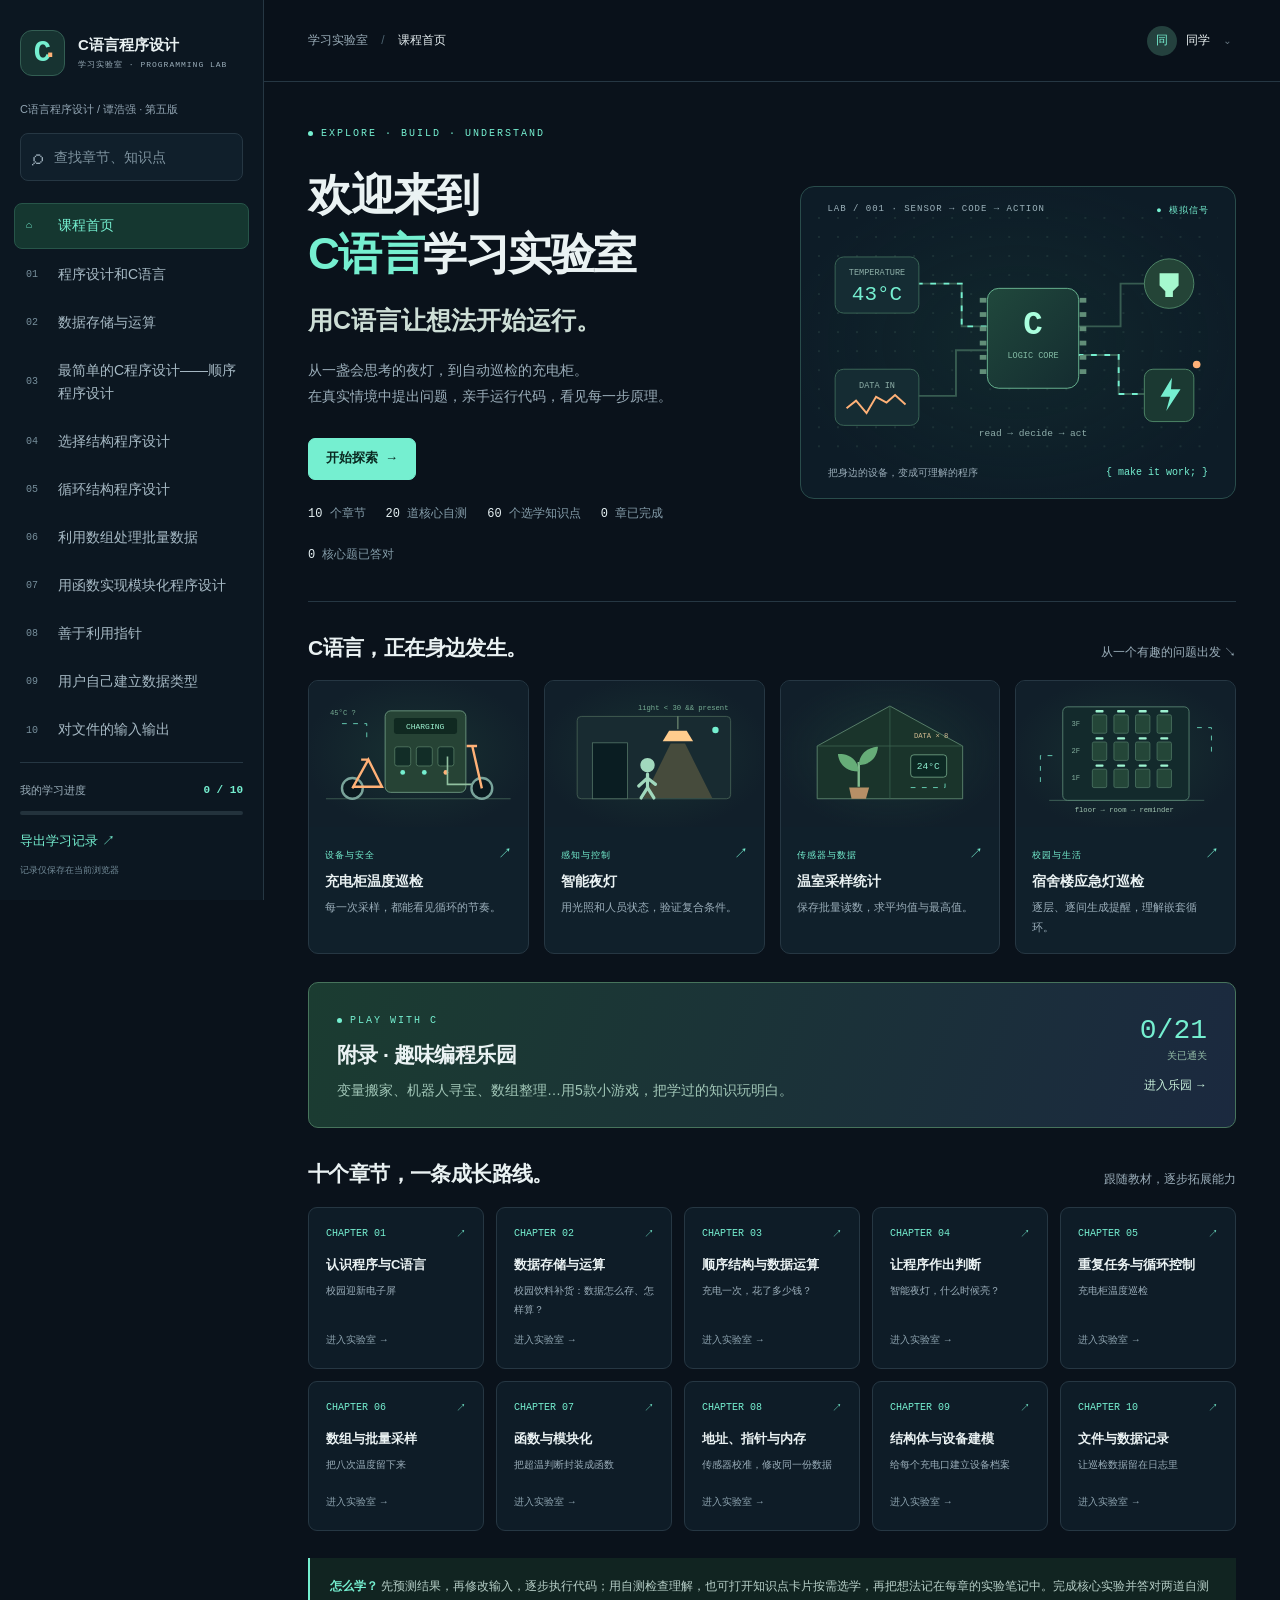
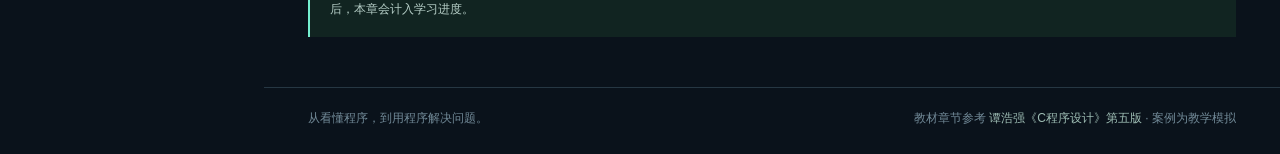
==== commit 1cd02219: "Fix first-chapter entry and responsive typography" ====
--- a/index.html
+++ b/index.html
@@ -7,7 +7,7 @@
   <meta name="description" content="谭浩强《C程序设计》第五版配套互动学习实验室。从智能夜灯、充电柜到采样统计，逐步观察程序、动手验证原理。">
   <title>C语言程序设计—学习实验室</title>
   <link rel="icon" href="data:image/svg+xml,%3Csvg xmlns='http://www.w3.org/2000/svg' viewBox='0 0 64 64'%3E%3Crect width='64' height='64' rx='16' fill='%23132432'/%3E%3Ctext x='15' y='47' font-family='monospace' font-size='43' font-weight='bold' fill='%2375efd0'%3EC%3C/text%3E%3C/svg%3E">
-  <link rel="stylesheet" href="style.css">
+  <link rel="stylesheet" href="style.css?v=20261013-fonts-1">
 </head>
 <body>
   <a class="skip-link" href="#main">跳到学习内容</a>
@@ -33,6 +33,6 @@
   <script src="knowledge-ui.js"></script>
   <script src="games.js"></script>
   <script src="guides.js"></script>
-  <script src="app.js"></script>
+  <script src="app.js?v=20261013-fonts-1"></script>
 </body>
 </html>
--- a/style.css
+++ b/style.css
@@ -22,3 +22,53 @@
 .nav-appendix-heading{font-size:9px;letter-spacing:1px;color:#748d9e;padding:12px 11px 5px;border-top:1px solid #254335;margin-top:12px}.nav-games .nav-subtopic b{font-size:9px;font-weight:400}.games-home-banner{display:flex;align-items:center;justify-content:space-between;gap:22px;border:1px solid #47745c;border-radius:10px;padding:24px 28px;background:linear-gradient(110deg,#1b3c31,#1b293f);margin:28px 0}.games-home-banner h2{font-size:21px;margin:9px 0 7px}.games-home-banner p{font-size:13px;margin:0;color:#a2c7b8;line-height:1.9}.games-home-score{display:grid;justify-items:end;gap:2px;white-space:nowrap}.games-home-score b{font:28px var(--mono);color:var(--mint)}.games-home-score span{font-size:10px;color:#96bfa9}.games-home-score strong{font-size:12px;font-weight:500;color:#c7efda;margin-top:9px}.game-hub-hero{display:grid;grid-template-columns:1fr 260px;gap:35px;align-items:center;border-bottom:1px solid var(--line);padding-bottom:28px;margin-bottom:26px}.game-hub-hero h1{font-size:42px;letter-spacing:-1px;margin:13px 0}.game-hub-hero p{font-size:14px;line-height:2;color:#a9c7bd}.game-hub-stats{display:flex;gap:25px;flex-wrap:wrap;margin-top:24px;color:#95b5ae;font-size:11px}.game-hub-stats b{display:block;font:26px var(--mono);color:#b5f5d8}.game-hero-mark{height:210px;position:relative;display:flex;align-items:center;justify-content:center;gap:12px;border-radius:25px;border:1px solid #416152;background:radial-gradient(ellipse,#244b3c,#14272e);box-shadow:inset 0 0 70px #73e0b911}.game-hero-mark>span{font:80px var(--mono);color:#a8bffe99}.game-hero-mark>b{font:85px var(--mono);color:#95ffcf;text-shadow:0 0 35px #75efd04a}.game-hero-mark>i{position:absolute;bottom:25px;font:9px var(--mono);letter-spacing:2px;color:#8eb4a3;font-style:normal}.game-card-grid{display:grid;grid-template-columns:repeat(2,minmax(0,1fr));gap:20px}.game-card{border:1px solid #345446;border-radius:11px;overflow:hidden;background:#11242b;transition:border-color .2s,transform .2s}.game-card:hover{border-color:var(--game-accent);transform:translateY(-3px)}.game-art{height:172px;display:grid;place-items:center;background:radial-gradient(ellipse at 50% 100%,#214436,#10232b);border-bottom:1px solid #2c4c43}.game-art svg{height:156px;width:100%;max-width:280px}.game-card-info{padding:22px}.game-card-info>small{color:var(--game-accent);font-size:10px}.game-card-info h2{font-size:22px;margin:9px 0}.game-card-info h2 span{float:right;color:var(--game-accent)}.game-card-info p{font-size:13px;line-height:1.9;color:#a1bfb3;margin:0;min-height:44px}.game-card-progress{display:flex;justify-content:space-between;gap:10px;border-top:1px solid #315044;padding-top:15px;margin-top:18px;font-size:11px;color:#81a897}.game-card-progress b{font:12px var(--mono);color:#f4c769}.game-card:last-child{grid-column:1/-1;display:grid;grid-template-columns:260px 1fr}.game-card:last-child .game-art{height:100%;border-bottom:0;border-right:1px solid #315044}.game-learning-note{border-left:2px solid #8bd9b4;border-radius:0 7px 7px 0;background:#18332a;padding:20px 23px;margin:24px 0}.game-learning-note>b{font-size:15px;color:#c4edce}.game-learning-note p{font-size:13px;line-height:1.9;color:#a9cabc;margin:8px 0}.game-learning-note small{font-size:11px;color:#80a88f;line-height:1.9}.game-page-head{display:flex;justify-content:space-between;gap:25px;align-items:center;border-bottom:1px solid var(--line);padding-bottom:22px}.game-page-head h1{font-size:32px;margin:11px 0}.game-page-head p{font-size:13px;line-height:1.9;max-width:700px;margin:0}.game-page-head>.button{white-space:nowrap;font-size:11px}.game-toolbar{display:flex;align-items:center;gap:20px;flex-wrap:wrap;margin:23px 0}.game-toolbar label{display:flex;align-items:center;gap:11px;font-size:12px;color:#96b6a6}.game-toolbar select{background:#10272a;border:1px solid #406150;color:#c4e5d4;border-radius:6px;padding:8px 10px;max-width:100%;font-size:12px;min-height:40px}.game-toolbar>span{font-size:11px;color:#749b8c}.game-toolbar>a{margin-left:auto;font-size:11px;color:var(--mint)}.game-area{border:1px solid #355f4e;border-radius:12px;background:#102329;padding:24px}.game-task{padding:14px 17px;background:#1a3a2e;border:1px solid #3a6750;border-radius:7px;font-size:13px;line-height:1.95;color:#cae9d7;margin-bottom:23px;overflow-wrap:anywhere}.game-task>b{display:inline-block;color:var(--game-accent);margin-right:12px}.game-two-columns{display:grid;grid-template-columns:1fr 1fr;gap:25px;align-items:start}.game-two-columns>div{min-width:0}.game-area h3{font-size:14px;line-height:1.8;margin:15px 0 12px;color:#cee7da}.game-inline-note{font-size:12px;line-height:1.95;color:#88ada0;margin:13px 0}.game-code{background:#081a20;border:1px solid #2d4c40;border-radius:7px;padding:15px 17px;overflow:auto;font:11px/1.9 var(--mono);color:#b4d3c7;max-height:440px}.game-code>div{white-space:pre;min-width:max-content}.game-common-tools{display:flex;gap:10px;align-items:center;flex-wrap:wrap;margin:18px 0 12px}.game-common-tools .button{font-size:12px;min-height:42px}.game-common-tools small{margin-left:auto;font:10px var(--mono);color:#8baea0}.game-feedback{border:1px solid #345f4b;background:#18372b;padding:15px 17px;border-radius:8px;font-size:13px;line-height:1.95;color:#c3e1d0;min-height:55px}.game-feedback.bad{background:#3c2c21;border-color:#7c5d3d;color:#f1c4a4}.game-feedback.good{background:#1f4934;border-color:#629e74;color:#d3ffe4}.game-hint{border-left:2px solid #ddb578;background:#342d23;color:#e1c9a6;padding:14px 17px;border-radius:0 7px 7px 0;font-size:13px;line-height:1.95;margin-bottom:12px}.game-result{background:linear-gradient(115deg,#1e4631,#193037);border:1px solid #80bc85;border-radius:10px;padding:23px;margin-top:20px}.game-result h2{font-size:24px;margin:10px 0}.game-stars{display:inline-block;margin-left:9px;color:#f4cc74;letter-spacing:3px;font-size:23px;white-space:nowrap}.game-result p{font-size:13px;color:#c6e7ce;line-height:1.95;margin:8px 0}.game-result small{font-size:11px;color:#8cbd9d;line-height:1.9}.game-result .actions{margin-top:18px}.game-result .button{font-size:12px;min-height:42px}.swap-storage{display:grid;grid-template-columns:repeat(3,minmax(0,1fr));gap:12px}.swap-slot{display:flex;flex-direction:column;align-items:center;justify-content:center;gap:7px;border:1px solid #517a62;background:#214537;border-radius:9px;padding:20px 8px;min-width:0}.swap-slot.temporary{background:#29374a;border-color:#596b95}.swap-slot small{font:11px var(--mono);color:#8fbaa3}.swap-slot b{font:34px var(--mono);color:#c4ffdf}.swap-slot span{font-size:10px;color:#8daa9c}.game-goal{font:14px var(--mono);text-align:center;padding:13px;color:#b0dacc}.swap-controls{display:grid;grid-template-columns:1fr 1fr;gap:9px}.swap-controls .button{font:12px var(--mono);min-height:43px;padding:10px}.condition-scene{text-align:center;background:#0b1c24;border:1px solid #325245;border-radius:9px;padding:15px}.condition-art{height:150px;display:grid;place-items:center}.condition-art svg{width:100%;height:145px;max-width:285px}.condition-scene>small{font-size:11px;color:#7ea98d}.condition-readings{display:grid;grid-template-columns:1fr 1fr;gap:12px;margin:15px 0}.condition-readings>div{padding:14px 8px;border:1px solid #345e4b;background:#163a2c;border-radius:7px}.condition-readings small{display:block;font-size:11px;color:#88b397}.condition-readings b{font:30px var(--mono);color:#c0f6d5}.condition-decision{font-size:30px;color:#b29771;border:1px dashed #756243;border-radius:7px;padding:10px}.condition-decision.correct{font-size:20px;color:#b0ffd4;border-color:#79b186;border-style:solid}.condition-buttons{display:flex;gap:10px;flex-wrap:wrap}.condition-buttons .button{font-size:13px;min-height:46px}.library-symbol{font-size:78px;color:#dbbb86}.maze-world{position:relative;display:grid;grid-template-columns:repeat(5,minmax(0,1fr));aspect-ratio:1;gap:5px;padding:5px;border:1px solid #557356;border-radius:9px;background:#1a342b;max-width:420px;margin:auto}.maze-cell{background:#254736;border:1px solid #496451;border-radius:5px;display:grid;place-items:center;color:#83ad8e}.maze-cell.wall{background:repeating-linear-gradient(135deg,#6d5737 0 7px,#3d3426 7px 14px);border-color:#927342;color:#e9c688;font-size:26px}.maze-cell.goal{background:#554828;border-color:#c2a05e;color:#ffd178;font-size:36px}.maze-cell.visited:not(.wall):not(.goal){background:#365747;border-color:#78996d}.maze-robot{position:absolute;width:14%;height:14%;left:10%;top:90%;transform:translate(-50%,-50%);display:grid;place-items:center;border-radius:25%;border:2px solid #b3ffdf;background:#5fcbb0;box-shadow:0 0 20px #75efd044;transition:left .22s ease,top .22s ease;z-index:2;color:#173b30}.maze-robot span{font:700 27px var(--mono);transition:transform .2s}.maze-legend{display:flex;justify-content:center;gap:12px;flex-wrap:wrap;font-size:10px;color:#9cba9b;margin:12px 0}.game-readout{font-size:12px;line-height:1.9;color:#a4c8b6;background:#0a1b22;padding:12px 14px;border:1px solid #335846;border-radius:7px}.maze-palette{display:grid;grid-template-columns:1fr 1fr;gap:9px;margin-bottom:12px}.maze-palette label{font-size:11px;color:#97bea9;display:flex;align-items:center;justify-content:space-between;gap:6px}.maze-palette select{background:#132c2b;border:1px solid #4d6e58;border-radius:6px;padding:8px;font-size:12px;min-height:42px;max-width:100px}.maze-palette .button{font-size:11px;min-height:42px;padding:9px 10px}.maze-program{background:#0c1e25;border:1px solid #345346;border-radius:7px;padding:10px;min-height:92px;max-height:285px;overflow:auto}.maze-program>p{font-size:12px;color:#7d9d8e;line-height:1.9;margin:10px}.maze-command{display:flex;gap:10px;align-items:center;font-size:12px;padding:9px 10px;border:1px solid #315044;border-radius:5px;background:#183327;margin-bottom:6px}.maze-command.active{background:#394833;border-color:#d6b878}.maze-command>span{font:10px var(--mono);color:#7bac8c}.maze-command>b{font-weight:500;flex:1;color:#c1dfc8}.maze-command>button{background:transparent;border:0;font-size:20px;min-width:30px;color:#94b399;min-height:30px}.maze-run-tools{margin:12px 0}.maze-run-tools .button{font-size:11px;min-height:42px;padding:9px 11px}.sort-row{display:grid;grid-template-columns:repeat(var(--parcel-count),minmax(0,1fr));gap:10px;margin-bottom:14px}.parcel-box{min-width:0;padding:14px 7px;border:1px solid #9d8454;border-radius:8px;background:linear-gradient(130deg,#6a5432,#3b3426);text-align:center;color:#ffe1a4;transition:transform .15s,background .15s;min-height:100px}.parcel-box small{font:10px var(--mono);display:block;color:#ccb27f}.parcel-box b{font:31px var(--mono);display:block;margin:5px 0}.parcel-box span{font-size:10px;color:#bca574}.parcel-box.selected{transform:translateY(-4px);background:linear-gradient(130deg,#30644b,#1d4634);border-color:#91dab1;color:#c6ffe4}.parcel-box.selected small,.parcel-box.selected span{color:#a9dabe}.parcel-box.recent{animation:parcel-pop .25s ease-out}.sort-code-row{margin-top:13px}.game-area>.actions{margin-top:13px}.game-area>.actions .button{font-size:12px}.debug-patches{display:grid;gap:10px}.debug-patch{display:flex;gap:10px;align-items:center;text-align:left;padding:13px 14px;border:1px solid #735b8d;border-radius:7px;background:#282b3e;color:#d5c2ec;min-height:50px}.debug-patch>span{font:10px var(--mono);color:#907baa}.debug-patch code{font:12px/1.8 var(--mono);overflow-wrap:anywhere;min-width:0}.debug-patch.correct{background:#214b36;border-color:#92c49b;color:#ccf6d6}.debug-patch.wrong{background:#47312b;border-color:#aa765e;color:#e8bca2}.debug-output{background:#173f2d;border:1px solid #448861;border-radius:7px;padding:15px;margin-top:14px}.debug-output small{font-size:10px;color:#8ac09a;line-height:1.9}.debug-output pre{white-space:pre-wrap;overflow-wrap:anywhere;font:13px/1.9 var(--mono);color:#c8f8da;margin:10px 0 0}@keyframes parcel-pop{50%{transform:translateY(-4px)}}@media(max-width:1200px){.game-two-columns{grid-template-columns:1fr;gap:18px}.maze-layout{grid-template-columns:1fr 1fr;gap:20px}.game-hub-hero{grid-template-columns:1fr 190px}.game-hero-mark{height:175px}.game-hero-mark>b{font-size:64px}.game-hero-mark>span{font-size:57px}}@media(max-width:900px){.game-hub-hero{grid-template-columns:1fr}.game-hero-mark{display:none}.maze-layout{grid-template-columns:1fr}.game-card-grid{grid-template-columns:1fr}.game-card:last-child{display:block;grid-column:auto}.game-card:last-child .game-art{height:172px;border-right:0;border-bottom:1px solid #315044}.game-page-head{align-items:start;flex-direction:column;gap:12px}.game-toolbar>a{margin-left:0}}@media(max-width:720px){.games-home-banner{padding:19px;align-items:start;flex-direction:column}.games-home-banner h2{font-size:19px}.games-home-score{justify-items:start;grid-template-columns:auto auto;align-items:baseline;gap:7px 10px}.games-home-score b{font-size:22px}.games-home-score strong{grid-column:1/-1;margin-top:2px}.game-hub-hero h1{font-size:32px}.game-hub-hero p{font-size:13px}.game-hub-stats{gap:17px}.game-hub-stats b{font-size:22px}.game-card-grid{gap:16px}.game-card-info{padding:18px}.game-card-info h2{font-size:21px}.game-card-info p{font-size:13px;min-height:0}.game-hub-hero+.section-heading{flex-direction:column;align-items:start;gap:10px}.game-page-head h1{font-size:28px}.game-toolbar{gap:12px}.game-toolbar label{display:block;width:100%}.game-toolbar select{margin-top:6px;width:100%;font-size:12px}.game-toolbar>span{font-size:11px}.game-area{padding:17px}.game-task{padding:12px 14px;font-size:13px}.game-common-tools small{width:100%;margin-left:0;font-size:11px}.game-feedback,.game-hint{font-size:13px}.game-result{padding:18px}.game-result h2{font-size:21px}.game-stars{font-size:19px;letter-spacing:1px}.swap-storage{gap:7px}.swap-slot{padding:17px 4px}.swap-slot b{font-size:27px}.swap-slot small{font-size:10px}.swap-slot span{font-size:9px}.game-code{font-size:11px;padding:13px;max-height:380px}.condition-scene{padding:12px}.condition-readings{gap:8px}.condition-readings b{font-size:25px}.maze-world{gap:4px;padding:4px}.maze-cell.wall{font-size:21px}.maze-cell.goal{font-size:27px}.maze-robot span{font-size:22px}.maze-palette{gap:7px}.maze-palette label{font-size:10px}.maze-palette select{width:57px;padding:6px}.maze-palette .button{font-size:11px;padding:8px}.maze-command{font-size:12px;padding:7px}.maze-legend{gap:9px;font-size:10px}.game-readout{font-size:12px}.sort-row{grid-template-columns:repeat(4,minmax(0,1fr));gap:8px}.parcel-box{padding:12px 4px;min-height:91px}.parcel-box b{font-size:25px}.parcel-box small{font-size:9px}.debug-patch{padding:12px 9px}.debug-patch code{font-size:11px}.game-learning-note{padding:18px}.game-learning-note small{font-size:11px}}@media(prefers-reduced-motion:reduce){.maze-robot,.maze-robot span,.parcel-box,.game-card{transition:none}.parcel-box.recent{animation:none}}
 /* Student-directed chapter guide, placed last in each chapter menu. */
 .nav-subtopic.nav-guide{border-top:1px solid #355547;border-radius:0 0 5px 5px;margin-top:6px;padding-top:12px;color:#b8d6c4;font-weight:600}.outline-items a.outline-guide{border-color:#618975;background:#244739;color:#d2f4df}.chapter-guide{margin:28px 0 20px;scroll-margin-top:105px}.guide-entry{display:flex;align-items:center;justify-content:space-between;gap:24px;padding:24px 26px;border:1px solid #547a64;border-radius:10px;background:linear-gradient(105deg,#1b392d,#1d2c3b)}.guide-entry h2{font-size:21px;margin:9px 0 7px}.guide-entry p{font-size:13px;line-height:1.9;color:#a6c9b9;margin:0;max-width:780px}.guide-entry .button{font-size:12px;white-space:nowrap;min-height:43px}.guide-expanded{border:1px solid #577d65;border-radius:12px;overflow:hidden;background:#0f2228}.guide-heading{display:flex;align-items:center;justify-content:space-between;gap:24px;padding:30px;background:linear-gradient(110deg,#1d4132,#1b2e3d);border-bottom:1px solid #355a48}.guide-heading h2{font-size:30px;margin:11px 0 7px}.guide-heading h3{font-size:15px;font-weight:500;color:#aad1b8;line-height:1.9;margin:0 0 11px}.guide-heading p{font-size:13px;color:#bddbc8;line-height:2;max-width:950px;margin:0}.guide-heading>.button{font-size:11px;min-height:42px;white-space:nowrap;flex-shrink:0}.guide-goal-block{display:grid;grid-template-columns:1.25fr 1fr;gap:22px;padding:25px 28px;background:#142b27;border-bottom:1px solid #315340}.guide-goal-block>div{min-width:0}.guide-goal-block small,.guide-section-title>small{font:10px var(--mono);color:#88bd9a;letter-spacing:1px}.guide-goal-block h3,.guide-section-title h3{font-size:19px;margin:10px 0 8px;color:#d6efde}.guide-goal-block p,.guide-section-title p{font-size:13px;line-height:1.95;color:#a5c4b1;margin:7px 0 13px}.guide-goal-block textarea,.guide-check-block textarea{width:100%;display:block;resize:vertical;background:#0b1d23;border:1px solid #52765c;border-radius:7px;padding:13px 14px;min-height:88px;font-size:13px;line-height:1.95;color:#daf3e4}.guide-goal-block textarea::placeholder,.guide-check-block textarea::placeholder{color:#718d7c}.guide-ready{background:#102126;border:1px solid #385b45;border-radius:8px;padding:17px 18px}.guide-ready>b{font-size:13px;color:#c8e4d0}.guide-ready p{font-size:12px;display:flex;gap:9px;align-items:start;margin:11px 0;color:#abc6b1}.guide-ready p>span{flex:0 0 18px;height:18px;border-radius:50%;background:#264a32;color:#a4d9b2;font:11px/18px var(--mono);text-align:center;margin-top:2px}.guide-ready>small{font-size:11px;font-family:inherit;line-height:1.9;color:#729981;letter-spacing:0;display:block}.guide-block{padding:26px 28px;border-bottom:1px solid #294f3f}.guide-block:last-child{border-bottom:0}.guide-section-title h3{font-size:21px;margin-bottom:13px}.guide-section-title p{max-width:1000px}.guide-path-grid{display:grid;grid-template-columns:repeat(3,minmax(0,1fr));gap:12px;margin:16px 0 13px}.guide-path{padding:17px;text-align:left;border:1px solid #3f6550;border-radius:8px;background:#15302a;color:#b5d3bc;min-height:95px}.guide-path b{display:block;font-size:14px;font-weight:600;color:#d2eada;margin-bottom:6px}.guide-path span{font-size:12px;line-height:1.9;color:#8dad95}.guide-path:hover,.guide-path.selected{border-color:#87be99;background:#254a35}.guide-path.selected b{color:#c5ffda}.guide-path-detail{display:grid;grid-template-columns:1.3fr 1fr;gap:23px;padding:20px;background:#102526;border:1px solid #41674c;border-radius:8px}.guide-path-detail>div{min-width:0}.guide-path-detail small{font-size:10px;color:#71937b}.guide-path-detail h4{font-size:15px;color:#bfe8ce;margin:6px 0}.guide-path-detail p{font-size:13px;line-height:2;color:#a9c8b2;margin:7px 0 0}.guide-topic-links{display:flex;align-items:start;align-content:start;flex-wrap:wrap;gap:7px}.guide-topic-links>span{flex:0 0 100%;font-size:10px;color:#759f83;margin-bottom:3px}.guide-topic-links a{font-size:11px;border:1px solid #3c6250;border-radius:5px;background:#19382a;color:#bddbc5;padding:7px 9px;line-height:1.8;overflow-wrap:anywhere}.guide-topic-links a:hover{border-color:var(--mint);color:var(--mint)}.guide-steps{list-style:none;padding:0;margin:14px 0 18px;display:grid;grid-template-columns:1fr 1fr;gap:15px}.guide-steps li{display:flex;gap:12px;padding:18px;background:#10272a;border:1px solid #2e5640;border-radius:7px;min-width:0}.guide-steps li>span{font:12px var(--mono);color:#70bc8f;padding-top:4px}.guide-steps li>div{min-width:0}.guide-steps h4{font-size:14px;color:#c1e4ce;margin:0 0 8px}.guide-steps p{font-size:13px;line-height:1.95;color:#92b6a0;margin:0}.guide-page-tools{display:flex;align-items:center;flex-wrap:wrap;gap:11px}.guide-page-tools .button{font-size:12px;min-height:42px}.guide-page-tools small{font-size:11px;color:#789981;line-height:1.9;flex:0 0 100%;margin-top:4px}.guide-game-grid{display:grid;grid-template-columns:repeat(2,minmax(0,1fr));gap:16px;margin-top:16px}.guide-game-card{padding:22px;background:linear-gradient(130deg,#173b2b,#162c37);border:1px solid #446f50;border-radius:9px;min-width:0}.guide-game-card>small{font:10px var(--mono);color:#85ba98}.guide-game-card h4{font-size:22px;line-height:1.9;margin:8px 0 4px;color:#dbf4e5}.guide-game-card>b{font-size:12px;font-weight:500;color:#a7c8ae;display:block;line-height:1.9}.guide-game-card p{font-size:13px;line-height:1.95;color:#98b8a3;margin:12px 0}.guide-game-return{padding:13px 15px;background:#0d2625;border-radius:6px;border-left:2px solid #7bae85;margin:16px 0}.guide-game-return strong{font-size:12px;color:#b7e3bf}.guide-game-return p{margin:7px 0 0;font-size:12px;line-height:2}.guide-game-card>.button{font-size:12px;min-height:42px}.guide-trouble-grid{display:grid;grid-template-columns:1fr 1fr;gap:15px;margin-top:15px}.guide-trouble-grid>article{padding:19px;background:#262e23;border:1px solid #626848;border-radius:7px;min-width:0}.guide-trouble-grid h4{font-size:14px;line-height:1.9;color:#dddbb8;margin:0 0 8px}.guide-trouble-grid p{font-size:13px;color:#b3b99b;line-height:1.95;margin:8px 0 12px}.guide-trouble-grid a{color:#aeddab;font-size:12px}.guide-help-note{font-size:12px;line-height:2;color:#859e84;margin:15px 0 0}.guide-checklist{display:grid;gap:10px;margin:18px 0}.guide-checklist label{display:flex;align-items:start;gap:11px;background:#143528;border:1px solid #42694b;padding:13px 15px;border-radius:7px;font-size:13px;line-height:1.9;color:#bcddc4;cursor:pointer}.guide-checklist input{accent-color:#87d8a3;width:17px;height:17px;flex:0 0 17px;margin-top:4px}.guide-check-summary{font-size:11px;color:#8eba98;line-height:1.9;margin:12px 0 22px}.guide-reflection-label{display:block;font-size:13px;color:#c1e3cd;margin-bottom:10px}.guide-check-block textarea{min-height:110px}.guide-save-tools{display:flex;align-items:center;justify-content:flex-end;gap:10px;margin-top:15px;flex-wrap:wrap}.guide-save-tools>span{flex:1;font-size:11px;color:#82aa8c;line-height:1.9;min-width:190px}.guide-save-tools>.button{font-size:12px;min-height:42px}@media(max-width:1200px){.guide-heading{align-items:start;flex-direction:column}.guide-goal-block{grid-template-columns:1fr}.guide-path-detail{grid-template-columns:1fr;gap:16px}.guide-steps{grid-template-columns:1fr}}@media(max-width:900px){.guide-path-grid{grid-template-columns:1fr}.guide-path{min-height:auto}.guide-game-grid,.guide-trouble-grid{grid-template-columns:1fr}.guide-entry{align-items:start;flex-direction:column}}@media(max-width:720px){.chapter-guide{scroll-margin-top:85px}.guide-entry{padding:20px}.guide-entry h2{font-size:20px}.guide-heading{padding:22px 19px;gap:16px}.guide-heading h2{font-size:27px}.guide-heading h3{font-size:14px}.guide-heading p{font-size:13px}.guide-goal-block,.guide-block{padding:21px 18px}.guide-goal-block h3{font-size:18px}.guide-section-title h3{font-size:19px}.guide-ready{padding:15px}.guide-path-detail{padding:16px}.guide-path{padding:15px}.guide-path b{font-size:14px}.guide-path span{font-size:12px}.guide-steps li{padding:15px;gap:10px}.guide-steps p{font-size:13px}.guide-game-card{padding:18px}.guide-game-card h4{font-size:21px}.guide-trouble-grid>article{padding:17px}.guide-checklist label{padding:12px 13px;font-size:13px}.guide-save-tools>span{flex:0 0 100%}.guide-save-tools>.button{flex:1;padding:10px 11px}.guide-check-summary{font-size:11px}}
+
+.hero h1 .hero-tagline{display:block;margin-top:16px;font-size:clamp(20px,2vw,25px);font-weight:600;letter-spacing:0;line-height:1.6;color:#cdded6}
+
+/* Shared type scale for lessons, knowledge pages, guides and games. */
+:root{--body-size:14px;--small-size:12px;--label-size:13px;--page-title-size:30px;--section-title-size:21px;--card-title-size:16px;--code-size:13.5px;--value-size:19px}
+html{-webkit-text-size-adjust:100%;text-size-adjust:100%}
+body{font-size:var(--body-size)}
+.hero h1{font-size:clamp(28px,3.6vw,44px);line-height:1.35}
+:is(.chapter-head h1,.game-hub-hero h1,.game-page-head h1,.guide-heading h2){font-size:var(--page-title-size);line-height:1.4;overflow-wrap:break-word}
+:is(.section-heading h2,.scenario h2,.lab-header h2,.guide-entry h2,.games-home-banner h2,.game-card-info h2,.guide-section-title h3,.guide-goal-block h3,.knowledge-detail-head h3){font-size:var(--section-title-size);line-height:1.5}
+:is(.concept h3,.quiz h3,.reflection h3,.knowledge-card h3,.knowledge-reading>h4,.knowledge-mini-quiz>h4,.guide-path-detail h4,.guide-steps h4,.guide-trouble-grid h4,.game-area h3,.inspection-challenge h3){font-size:var(--card-title-size);line-height:1.65}
+.guide-game-card h4{font-size:19px;line-height:1.55}
+:is(.hero p,.chapter-head p,.scenario p,.objective,.explanation,.concept p,.quiz-option,.quiz-feedback,.reflection p,.transfer,.inspection-challenge p,.knowledge-intro,.knowledge-card p,.knowledge-detail-head p,.knowledge-reading>p,.knowledge-option,.knowledge-feedback,.games-home-banner p,.game-hub-hero p,.game-card-info p,.game-page-head p,.game-task,.game-inline-note,.game-feedback,.game-hint,.game-result p,.game-learning-note p,.guide-entry p,.guide-heading p,.guide-goal-block p,.guide-section-title p,.guide-path-detail p,.guide-steps p,.guide-game-card p,.guide-game-return p,.guide-trouble-grid p,.guide-checklist label){font-size:var(--body-size);line-height:1.85}
+:is(.control-form label,.panel-head,.chapter-outline summary,.outline-items a,.chapter-nav,.button,.text-button,.guide-path b,.game-toolbar label,.condition-buttons .button){font-size:var(--label-size);line-height:1.6}
+:is(.section-heading small,.lab-header small,.code-tools small,.metric small,.speed,.input-error,.embed-note,.inspection-challenge small,.inspection-output,.knowledge-card-status,.knowledge-study-tip,.knowledge-detail-head>a,.knowledge-code-actions .text-button,.game-toolbar>span,.game-toolbar>a,.game-readout,.game-learning-note small,.game-common-tools small,.game-legend,.maze-legend,.maze-palette label,.maze-command,.guide-ready p,.guide-ready>small,.guide-path span,.guide-topic-links a,.guide-page-tools small,.guide-game-card>b,.guide-game-return strong,.guide-trouble-grid a,.guide-help-note,.guide-check-summary,.guide-save-tools>span,.reflection-bottom,.hero-foot,footer){font-size:var(--small-size);line-height:1.75}
+:is(.nav-label,.search input){font-size:14px}
+.nav-subtopic{font-size:13px;line-height:1.7}
+.sidebar-caption{font-size:11px}
+:is(.control-form input,.control-form select,.control-form textarea,.reflection textarea,.guide-goal-block textarea,.guide-check-block textarea,.game-toolbar select,.maze-palette select,dialog input){font-size:14px;line-height:1.65}
+:is(.code-line,.game-code,.knowledge-output pre,.knowledge-input code,.debug-patch code,.debug-output pre){font-size:var(--code-size);line-height:1.85}
+.metric b{font-size:var(--value-size);line-height:1.5}
+.visual-stage{height:auto;min-height:180px}
+:is(.terminal,.log-visual,.memory-pointer,.stack-frame,.struct-vis>div,.storage-operation code){font-size:13px;line-height:1.8}
+:is(.array-cell small,.storage-caption,.storage-cell small,.storage-cell b,.storage-operation small,.inspection-rules span,.building-caption,.floor-number,.inspection-room b,.building-legend,.guide-reflection-label){font-size:12px;line-height:1.6}
+.array-cell{font-size:16px}
+.storage-cell span{font-size:17px}
+.storage-operation strong{font-size:18px}
+:is(.game-goal,.swap-controls .button){font-size:14px}
+:is(.swap-slot small,.condition-readings small,.condition-scene>small,.parcel-box small){font-size:12px}
+:is(.swap-slot span,.parcel-box span,.game-card-progress){font-size:11px}
+:is(.swap-slot b,.condition-readings b,.parcel-box b){font-size:28px}
+.condition-decision{font-size:26px}
+.condition-decision.correct{font-size:18px}
+:is(.game-result h2,.game-stars){font-size:22px}
+:is(.panel,.concept,.quiz,.knowledge-card,.game-card,.guide-game-card,.guide-trouble-grid>article,.guide-steps li>div,.control-form label){min-width:0}
+@media(max-width:720px){
+ :root{--body-size:14px;--small-size:12.5px;--label-size:14px;--page-title-size:26px;--section-title-size:20px;--card-title-size:15px;--code-size:13px;--value-size:18px}
+ .hero h1{font-size:30px}.hero h1 .hero-tagline{font-size:20px}
+ .lab-header{align-items:flex-start;flex-wrap:wrap;gap:8px}.lab-header small{max-width:none;text-align:left}
+ :is(.control-form input,.control-form select,.control-form textarea,.reflection textarea,.guide-goal-block textarea,.guide-check-block textarea,.game-toolbar select,.maze-palette select,dialog input){font-size:16px}
+ :is(.button,.quiz-option,.knowledge-option,.debug-patch,.condition-buttons .button){min-height:44px}
+ :is(.game-code,.knowledge-output pre){font-size:13px}
+ .guide-game-card h4{font-size:18px}
+ :is(.swap-slot b,.condition-readings b,.parcel-box b){font-size:24px}
+ .game-result h2{font-size:20px}.game-stars{font-size:20px}
+ .storage-cell span{font-size:15px}.storage-operation strong{font-size:16px}
+ .code-line{gap:10px;padding:2px 10px}
+ :is(.terminal,.log-visual,.stack-frame){overflow-wrap:anywhere}
+}
+@media(max-width:350px){:root{--page-title-size:24px;--section-title-size:19px}.hero h1{font-size:28px}}
